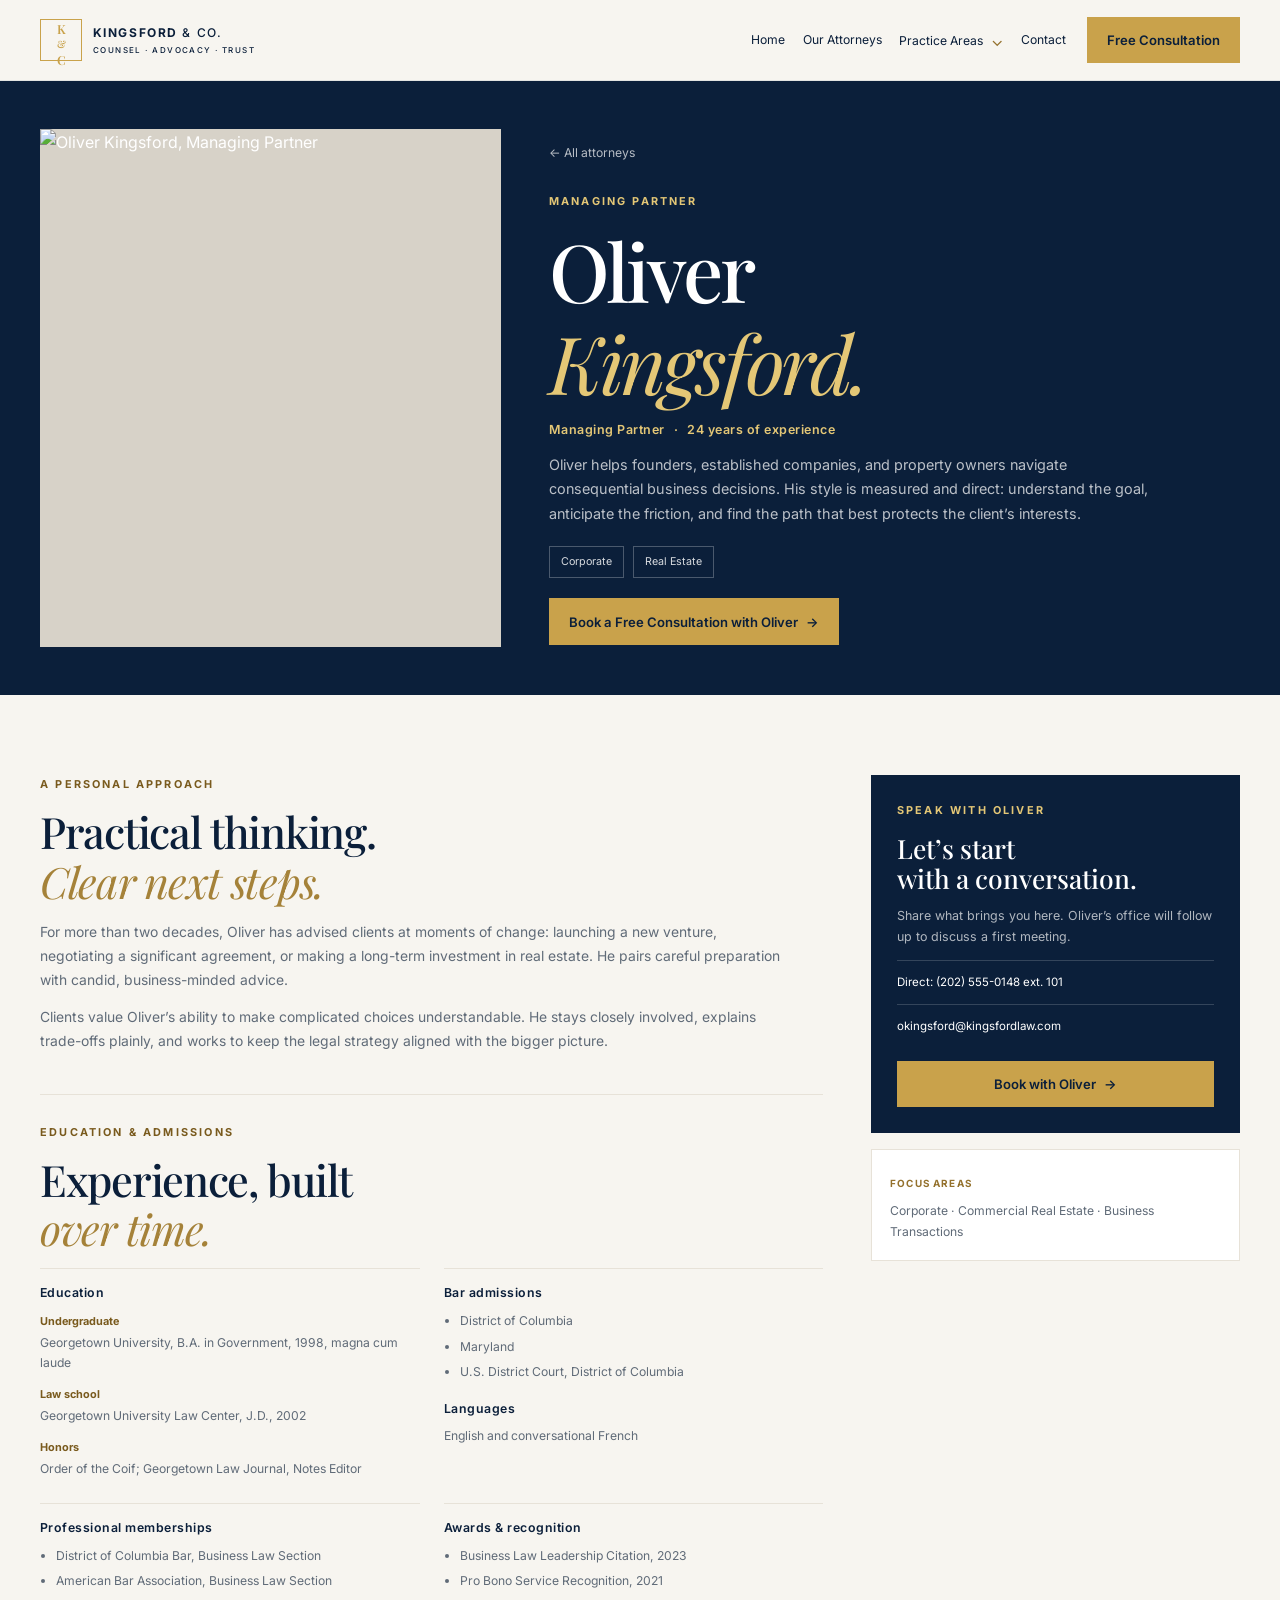
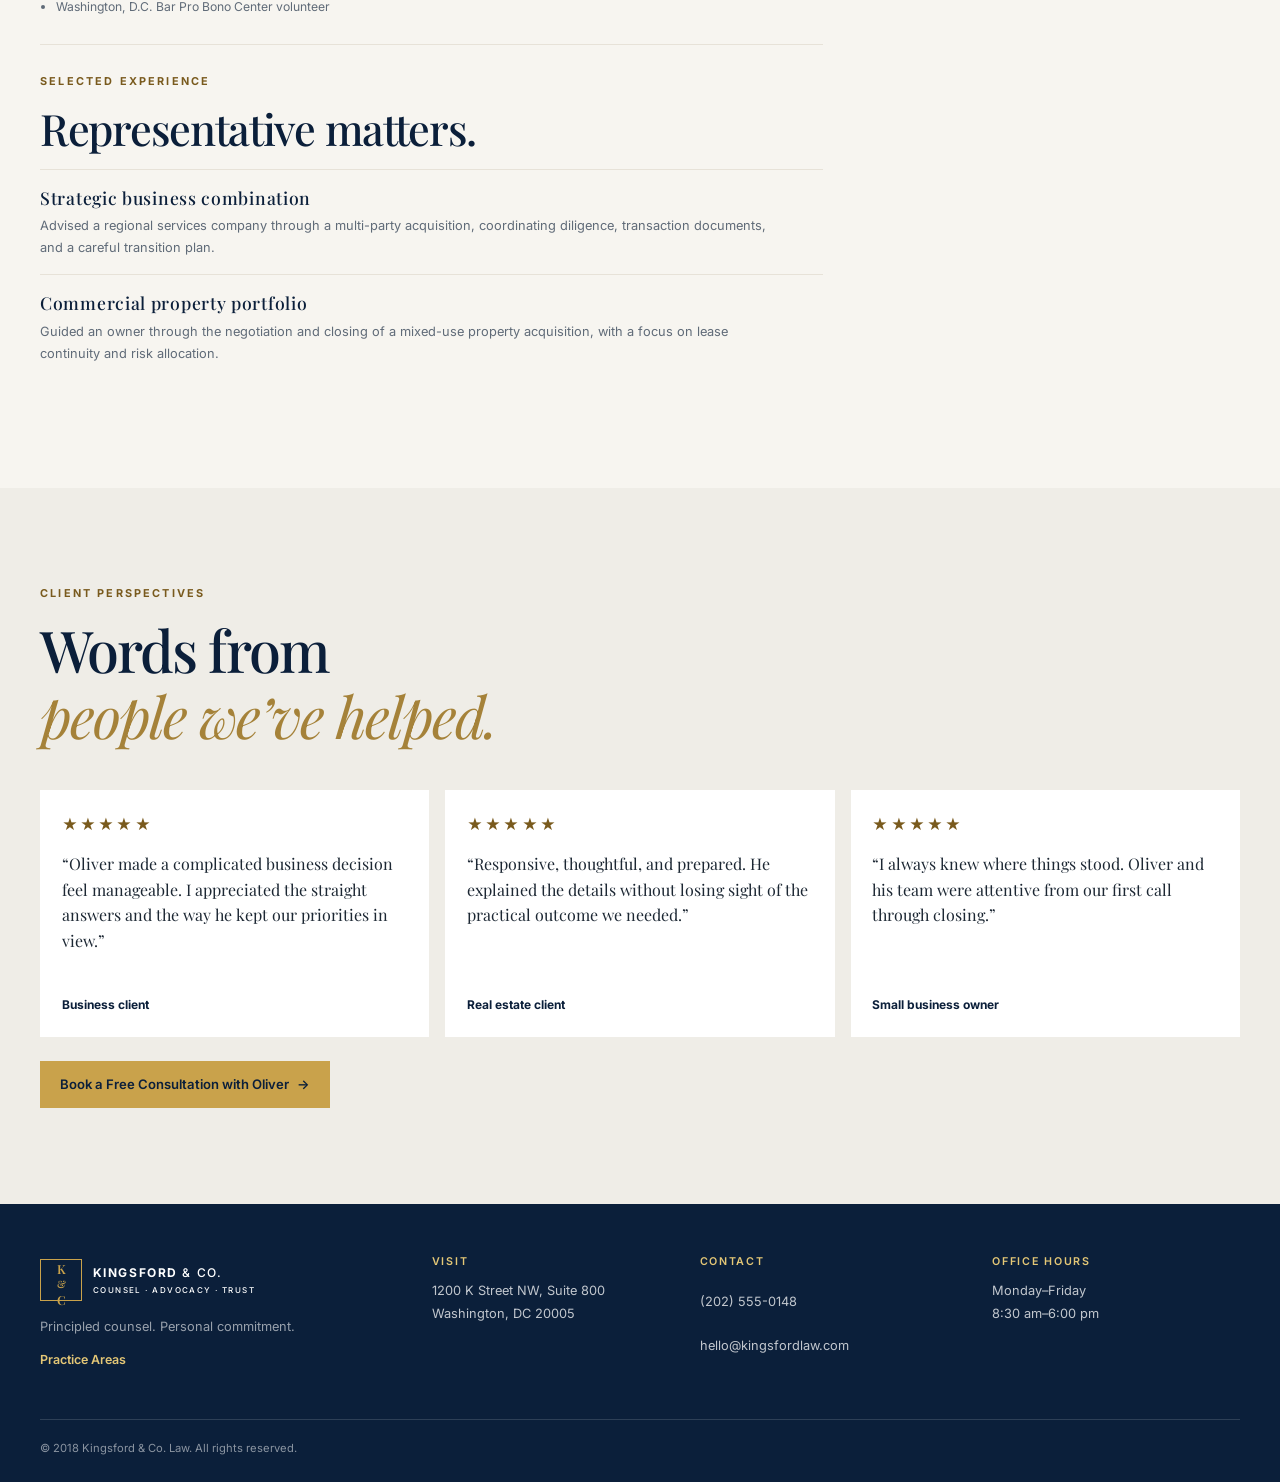
==== attorney-1.html @ d3a997e1 "Add dedicated practice areas page Co-authored-by: Copilot <223556219+Copilot@users.noreply.github.co" ====
<!doctype html>
<html lang="en">
<head>
  <meta charset="utf-8"><meta name="viewport" content="width=device-width, initial-scale=1"><meta name="theme-color" content="#0b1f3a">
  <meta name="description" content="Learn about Oliver Kingsford, Managing Partner at Kingsford & Co. Law.">
  <title>Oliver Kingsford | Kingsford &amp; Co. Law</title>
  <link rel="canonical" href="https://kingsford-co-law.vercel.app/attorney-1.html">
  <meta property="og:type" content="profile"><meta property="og:site_name" content="Kingsford &amp; Co. Law"><meta property="og:title" content="Oliver Kingsford | Kingsford &amp; Co. Law"><meta property="og:description" content="Meet Oliver Kingsford, Managing Partner at Kingsford &amp; Co. Law."><meta property="og:url" content="https://kingsford-co-law.vercel.app/attorney-1.html"><meta property="og:image" content="https://images.unsplash.com/photo-1560250097-0b93528c311a?auto=format&amp;fit=crop&amp;w=1100&amp;q=85"><meta property="og:image:alt" content="Portrait of Oliver Kingsford"><meta name="twitter:card" content="summary_large_image">
  <link rel="icon" href="assets/favicon.svg" type="image/svg+xml"><link rel="preconnect" href="https://fonts.googleapis.com"><link rel="preconnect" href="https://fonts.gstatic.com" crossorigin>
  <link href="https://fonts.googleapis.com/css2?family=Inter:wght@400;500;600;700&family=Playfair+Display:wght@400;500;600;700&display=swap" rel="stylesheet"><link rel="stylesheet" href="css/style.css">
</head>
<body>
  <a class="skip-link" href="#main">Skip to content</a>
  <header class="site-header"><div class="container header-inner">
    <a class="brand" href="index.html" aria-label="Kingsford & Co. Law home"><span class="brand-mark">K<span>&amp;</span>C</span><span class="brand-name">KINGSFORD <span>&amp; CO.</span><small>COUNSEL · ADVOCACY · TRUST</small></span></a>
    <button class="menu-toggle" type="button" aria-label="Open navigation menu" aria-expanded="false" aria-controls="primary-navigation"><span></span><span></span></button>
    <nav class="primary-navigation" id="primary-navigation" aria-label="Main navigation"><a href="index.html">Home</a><a href="attorneys.html">Our Attorneys</a><div class="nav-dropdown"><button class="nav-dropdown-toggle" type="button" aria-expanded="false" aria-controls="practice-area-menu">Practice Areas <span aria-hidden="true">⌄</span></button><div class="nav-dropdown-menu" id="practice-area-menu"><a href="practice-areas.html#corporate-law">Corporate Law</a><a href="practice-areas.html#family-law">Family Law</a><a href="practice-areas.html#criminal-defense">Criminal Defense</a><a href="practice-areas.html#real-estate-law">Real Estate</a><a href="practice-areas.html#immigration-law">Immigration</a><a href="practice-areas.html#personal-injury">Personal Injury</a></div></div><a href="contact.html">Contact</a><a class="button button-gold nav-cta" href="contact.html">Free Consultation</a></nav>
  </div></header>
  <main id="main">
    <section class="profile-hero"><div class="container profile-hero-grid">
      <div class="profile-portrait"><img src="https://images.unsplash.com/photo-1560250097-0b93528c311a?auto=format&amp;fit=crop&amp;w=1100&amp;q=85" alt="Oliver Kingsford, Managing Partner" fetchpriority="high"></div>
      <div class="profile-intro"><a class="back-link" href="attorneys.html">← All attorneys</a><p class="eyebrow">MANAGING PARTNER</p><h1>Oliver<br><em>Kingsford.</em></h1><p class="profile-role">Managing Partner <span>·</span> 24 years of experience</p><p class="profile-summary">Oliver helps founders, established companies, and property owners navigate consequential business decisions. His style is measured and direct: understand the goal, anticipate the friction, and find the path that best protects the client’s interests.</p><div class="profile-specialties"><span>Corporate</span><span>Real Estate</span></div><a class="button button-gold" href="contact.html?attorney=Oliver%20Kingsford#consultation-form">Book a Free Consultation with Oliver <span aria-hidden="true">→</span></a></div>
    </div></section>
    <section class="profile-content"><div class="container profile-layout">
      <div class="profile-main">
        <section class="profile-section"><p class="eyebrow">A PERSONAL APPROACH</p><h2>Practical thinking.<br><em>Clear next steps.</em></h2><p>For more than two decades, Oliver has advised clients at moments of change: launching a new venture, negotiating a significant agreement, or making a long-term investment in real estate. He pairs careful preparation with candid, business-minded advice.</p><p>Clients value Oliver’s ability to make complicated choices understandable. He stays closely involved, explains trade-offs plainly, and works to keep the legal strategy aligned with the bigger picture.</p></section>
        <section class="profile-section"><p class="eyebrow">EDUCATION &amp; ADMISSIONS</p><h2>Experience, built<br><em>over time.</em></h2><div class="credential-grid">
          <div class="credential"><h3>Education</h3><dl><dt>Undergraduate</dt><dd>Georgetown University, B.A. in Government, 1998, magna cum laude</dd><dt>Law school</dt><dd>Georgetown University Law Center, J.D., 2002</dd><dt>Honors</dt><dd>Order of the Coif; Georgetown Law Journal, Notes Editor</dd></dl></div>
          <div class="credential"><h3>Bar admissions</h3><ul><li>District of Columbia</li><li>Maryland</li><li>U.S. District Court, District of Columbia</li></ul><h3>Languages</h3><p>English and conversational French</p></div>
          <div class="credential"><h3>Professional memberships</h3><ul><li>District of Columbia Bar, Business Law Section</li><li>American Bar Association, Business Law Section</li><li>Washington, D.C. Bar Pro Bono Center volunteer</li></ul></div>
          <div class="credential"><h3>Awards &amp; recognition</h3><ul><li>Business Law Leadership Citation, 2023</li><li>Pro Bono Service Recognition, 2021</li></ul></div>
        </div></section>
        <section class="profile-section"><p class="eyebrow">SELECTED EXPERIENCE</p><h2>Representative matters.</h2><div class="matter-list"><article><h3>Strategic business combination</h3><p>Advised a regional services company through a multi-party acquisition, coordinating diligence, transaction documents, and a careful transition plan.</p></article><article><h3>Commercial property portfolio</h3><p>Guided an owner through the negotiation and closing of a mixed-use property acquisition, with a focus on lease continuity and risk allocation.</p></article></div></section>
      </div>
      <aside class="profile-aside"><div class="contact-card"><p class="eyebrow">SPEAK WITH OLIVER</p><h2>Let’s start<br>with a conversation.</h2><p>Share what brings you here. Oliver’s office will follow up to discuss a first meeting.</p><a class="contact-line" href="tel:+12025550148">Direct: (202) 555-0148 ext. 101</a><a class="contact-line" href="mailto:okingsford@kingsfordlaw.com">okingsford@kingsfordlaw.com</a><a class="button button-gold" href="contact.html?attorney=Oliver%20Kingsford#consultation-form">Book with Oliver <span aria-hidden="true">→</span></a></div><div class="aside-detail"><span>FOCUS AREAS</span><p>Corporate · Commercial Real Estate · Business Transactions</p></div></aside>
    </div></section>
    <section class="profile-reviews section-pad" aria-labelledby="oliver-reviews"><div class="container"><div class="section-heading"><p class="eyebrow">CLIENT PERSPECTIVES</p><h2 id="oliver-reviews">Words from<br><em>people we’ve helped.</em></h2></div><div class="profile-review-grid">
      <article class="profile-review"><span class="rating-stars" role="img" aria-label="5 out of 5 stars">★★★★★</span><blockquote>“Oliver made a complicated business decision feel manageable. I appreciated the straight answers and the way he kept our priorities in view.”</blockquote><p><strong>Business client</strong></p></article>
      <article class="profile-review"><span class="rating-stars" role="img" aria-label="5 out of 5 stars">★★★★★</span><blockquote>“Responsive, thoughtful, and prepared. He explained the details without losing sight of the practical outcome we needed.”</blockquote><p><strong>Real estate client</strong></p></article>
      <article class="profile-review"><span class="rating-stars" role="img" aria-label="5 out of 5 stars">★★★★★</span><blockquote>“I always knew where things stood. Oliver and his team were attentive from our first call through closing.”</blockquote><p><strong>Small business owner</strong></p></article>
    </div><a class="button button-gold profile-bottom-cta" href="contact.html?attorney=Oliver%20Kingsford#consultation-form">Book a Free Consultation with Oliver <span aria-hidden="true">→</span></a></div></section>
  </main>
  <footer class="site-footer"><div class="container footer-grid">
    <div class="footer-brand"><a class="brand brand-light" href="index.html"><span class="brand-mark">K<span>&amp;</span>C</span><span class="brand-name">KINGSFORD <span>&amp; CO.</span><small>COUNSEL · ADVOCACY · TRUST</small></span></a><p>Principled counsel. Personal commitment.</p><a class="footer-practice-link" href="practice-areas.html">Practice Areas</a></div>
    <div><h2>Visit</h2><p>1200 K Street NW, Suite 800<br>Washington, DC 20005</p></div><div><h2>Contact</h2><p><a href="tel:+12025550148">(202) 555-0148</a><br><a href="mailto:hello@kingsfordlaw.com">hello@kingsfordlaw.com</a></p></div><div><h2>Office hours</h2><p>Monday–Friday<br>8:30 am–6:00 pm</p></div>
  </div><div class="container footer-bottom"><span>© 2018 Kingsford &amp; Co. Law. All rights reserved.</span></div></footer>
  <a class="back-to-top" href="#main" aria-label="Back to top">↑</a><a class="mobile-call" href="tel:+12025550148" aria-label="Call Kingsford & Co. Law now">Call now <span aria-hidden="true">↗</span></a><script src="js/main.js" defer></script>
</body>
</html>
---- css/style.css ----
:root {
  color-scheme: light;
  --navy: #0b1f3a;
  --navy-light: #173353;
  --gold: #c9a24b;
  --gold-light: #e4c776;
  --paper: #f7f5f0;
  --white: #fff;
  --ink: #1c2733;
  --muted: #606b78;
  --line: #e7e2d8;
  --serif: "Playfair Display", Georgia, serif;
  --sans: "Inter", Arial, sans-serif;
}

* { box-sizing: border-box; }
html { scroll-behavior: smooth; scroll-padding-top: 5.5rem; }
body { margin: 0; color: var(--ink); background: var(--paper); font-family: var(--sans); font-size: 1rem; line-height: 1.7; -webkit-font-smoothing: antialiased; }
body, button, input, select, textarea { font-family: var(--sans); }
img { display: block; max-width: 100%; }
a { color: inherit; }
button, a { -webkit-tap-highlight-color: transparent; }
button { color: inherit; }
h1, h2, h3, p { margin-top: 0; }
h1, h2, h3 { font-family: var(--serif); font-weight: 500; line-height: 1.15; }
.container { width: min(100% - 2.5rem, 75rem); margin-inline: auto; }
.skip-link { position: absolute; z-index: 20; top: .5rem; left: .5rem; padding: .7rem 1rem; color: var(--white); background: var(--navy); transform: translateY(-150%); }
.skip-link:focus { transform: translateY(0); }
.site-header { position: sticky; z-index: 10; top: 0; background: rgb(247 245 240 / 96%); border-bottom: 1px solid rgb(11 31 58 / 8%); backdrop-filter: blur(14px); }
.header-inner { min-height: 5rem; display: flex; align-items: center; justify-content: space-between; gap: 1rem; }
.brand { display: inline-flex; align-items: center; gap: .7rem; color: var(--navy); text-decoration: none; }
.brand-mark { width: 2.6rem; height: 2.6rem; display: grid; place-items: center; border: 1px solid var(--gold); color: var(--gold); font: 600 .78rem var(--serif); letter-spacing: -.05em; }
.brand-mark span { margin-inline: .04rem; color: var(--gold); font-size: .64rem; }
.brand-name { font-size: .75rem; font-weight: 700; line-height: 1.25; letter-spacing: .13em; }
.brand-name > span { font-weight: 500; }
.brand-name small { display: block; margin-top: .3rem; font-size: .5rem; font-weight: 500; letter-spacing: .18em; }
.menu-toggle { width: 2.9rem; height: 2.9rem; display: grid; place-content: center; gap: .35rem; padding: .6rem; border: 1px solid var(--line); background: transparent; cursor: pointer; }
.menu-toggle span { width: 1.15rem; height: 1px; background: var(--navy); }
.primary-navigation { position: absolute; inset: 5rem 0 auto; display: none; padding: .75rem 1.25rem 1.25rem; background: var(--paper); border-bottom: 1px solid var(--line); }
.primary-navigation.is-open { display: grid; }
.primary-navigation > a:not(.button), .nav-dropdown-toggle { min-height: 2.9rem; display: flex; align-items: center; color: var(--navy); font-size: .88rem; text-decoration: none; }
.nav-dropdown { position: relative; }
.nav-dropdown-toggle { width: 100%; justify-content: space-between; gap: .5rem; padding: 0; border: 0; background: transparent; font-family: var(--sans); cursor: pointer; }
.nav-dropdown-toggle span { color: #94712d; font-size: 1rem; }
.nav-dropdown-menu { display: none; padding-left: .9rem; }
.nav-dropdown.is-open .nav-dropdown-menu { display: grid; }
.nav-dropdown-menu a { min-height: 2.9rem; display: flex; align-items: center; color: var(--navy); font-size: .82rem; text-decoration: none; }
.nav-dropdown-menu a:hover, .nav-dropdown-menu a:focus-visible { color: #795a1d; }
.primary-navigation > a[aria-current="page"] { color: #795a1d; }
.button { min-height: 2.9rem; display: inline-flex; align-items: center; justify-content: center; gap: .5rem; padding: .7rem 1.2rem; border: 1px solid transparent; font-size: .82rem; font-weight: 600; text-align: center; text-decoration: none; transition: background .2s ease, color .2s ease, transform .2s ease; }
.button:hover { transform: translateY(-2px); }
.button-gold { color: var(--navy); background: var(--gold); }
.button-gold:hover { background: var(--gold-light); }
.button-outline { border-color: rgb(255 255 255 / 55%); color: var(--white); }
.button-outline:hover { color: var(--navy); background: var(--white); }
.eyebrow { margin-bottom: .85rem; color: #795a1d; font-size: .68rem; font-weight: 700; letter-spacing: .2em; text-transform: uppercase; }
.section-pad { padding-block: 4.5rem; }
.section-heading { max-width: 39rem; margin-bottom: 2rem; }
.section-heading h2, .why-copy h2, .reviews-intro h2 { margin-bottom: .85rem; color: var(--navy); font-size: clamp(2.15rem, 8vw, 3.6rem); letter-spacing: -.035em; }
.section-heading h2 em, .why-copy h2 em, .reviews-intro h2 em { color: #a58239; font-weight: 400; }
.section-heading > p:not(.eyebrow) { max-width: 34rem; margin-bottom: 0; color: var(--muted); font-size: .95rem; }
.hero { position: relative; overflow: hidden; padding-block: 2.2rem 3.5rem; background: var(--navy); color: var(--white); }
.hero-grid { display: grid; gap: 2rem; }
.hero-copy { position: relative; z-index: 1; align-self: center; padding-block: 1.1rem; }
.hero-copy .eyebrow { color: var(--gold-light); }
.hero-copy h1 { margin-bottom: 1.25rem; font-size: clamp(2.8rem, 11vw, 5.4rem); letter-spacing: -.045em; }
.hero-copy h1 em { color: var(--gold-light); font-weight: 400; }
.hero-description { max-width: 28rem; margin-bottom: 1.5rem; color: rgb(255 255 255 / 73%); font-size: 1.02rem; }
.hero-actions { display: flex; flex-wrap: wrap; align-items: center; gap: 1rem 1.35rem; }
.text-link { min-height: 2.9rem; display: inline-flex; align-items: center; gap: .55rem; color: var(--navy); font-size: .83rem; font-weight: 600; text-decoration: none; }
.hero .text-link, .why-section .text-link { color: var(--white); }
.text-link span, .practice-card a span { color: #a58239; transition: transform .2s ease; }
.text-link:hover span, .practice-card a:hover span { transform: translateX(4px); }
.hero-trust { display: flex; align-items: center; gap: .8rem; margin-top: 2.3rem; color: rgb(255 255 255 / 55%); font-size: .68rem; letter-spacing: .04em; }
.trust-rule { width: 2.3rem; height: 1px; background: var(--gold); }
.hero-visual { position: relative; min-height: 15rem; overflow: hidden; background: #25415b; }
.hero-visual::after { position: absolute; inset: 45% 0 0; content: ""; background: linear-gradient(transparent, rgb(5 17 31 / 74%)); }
.hero-visual > img { width: 100%; height: 100%; min-height: 15rem; position: absolute; inset: 0; object-fit: cover; }
.hero-image-caption { position: absolute; z-index: 1; right: 1rem; bottom: 1rem; left: 1rem; display: flex; align-items: center; gap: .8rem; color: var(--white); font-size: .75rem; line-height: 1.45; }
.hero-image-caption strong { font-family: var(--serif); font-size: 1rem; font-weight: 500; }
.caption-mark { width: 2.6rem; height: 2.6rem; display: grid; place-items: center; border: 1px solid var(--gold-light); color: var(--gold-light); font-family: var(--serif); font-size: .75rem; }
.practice-section { background: var(--paper); }
.practice-grid { display: grid; grid-template-columns: 1fr; gap: 1px; border: 1px solid var(--line); background: var(--line); }
.practice-card { position: relative; min-height: 15rem; padding: 1.45rem; background: var(--white); transition: background .2s ease, transform .2s ease; }
.practice-card:hover { z-index: 1; background: #fdfcf9; transform: translateY(-2px); }
.practice-number { position: absolute; top: 1rem; right: 1.1rem; color: #706d68; font-size: .65rem; letter-spacing: .1em; }
.practice-icon { width: 2.45rem; height: 2.45rem; display: grid; place-items: center; margin-bottom: 1.2rem; border: 1px solid #e8dfca; color: #a58239; font-family: var(--serif); font-size: 1.25rem; }
.practice-card h3 { margin-bottom: .55rem; color: var(--navy); font-size: 1.3rem; }
.practice-card p { margin-bottom: 1.1rem; color: var(--muted); font-size: .8rem; line-height: 1.65; }
.practice-card a { min-height: 2.75rem; display: inline-flex; align-items: center; gap: .45rem; color: var(--navy); font-size: .71rem; font-weight: 700; text-decoration: none; }
.practice-detail-list { display: grid; gap: 1rem; margin-top: 2rem; }
.practice-detail { scroll-margin-top: 6rem; padding: 1.3rem; border: 1px solid var(--line); background: var(--white); }
.practice-detail h2 { margin-bottom: .65rem; color: var(--navy); font-size: clamp(1.45rem, 5vw, 2rem); }
.practice-detail-overview { max-width: 54rem; color: var(--muted); font-size: .88rem; }
.practice-detail-grid { display: grid; gap: .7rem 1.5rem; margin-bottom: 1rem; }
.practice-detail-grid h3, .practice-attorneys h3 { margin: .25rem 0 .45rem; color: var(--navy); font: 600 .75rem var(--sans); letter-spacing: .04em; }
.practice-detail-grid p, .practice-detail-grid li { color: var(--muted); font-size: .78rem; line-height: 1.65; }
.practice-detail-grid ul { margin: 0; padding-left: 1.1rem; }
.practice-detail-grid ol { margin: 0 0 1rem; padding-left: 1.2rem; }
.practice-detail-grid li + li { margin-top: .2rem; }
.practice-detail .button { min-height: 2.9rem; }
.practice-quicklinks { position: sticky; z-index: 8; top: 5rem; border-bottom: 1px solid var(--line); background: rgb(247 245 240 / 97%); backdrop-filter: blur(12px); }
.practice-quicklinks-inner { display: flex; gap: .5rem; overflow-x: auto; overscroll-behavior-inline: contain; scrollbar-width: thin; }
.practice-quicklinks a { min-height: 3.25rem; flex: 0 0 auto; display: inline-flex; align-items: center; padding-inline: .8rem; color: var(--navy); font-size: .73rem; font-weight: 600; text-decoration: none; white-space: nowrap; }
.practice-quicklinks a:hover, .practice-quicklinks a:focus-visible { color: #795a1d; }
.practice-attorneys { display: flex; flex-wrap: wrap; align-items: baseline; gap: .45rem .8rem; margin: 1rem 0; }
.practice-attorneys h3 { flex-basis: 100%; }
.practice-attorneys a, .footer-practice-link { min-height: 2.75rem; display: inline-flex; align-items: center; color: var(--navy); font-size: .78rem; font-weight: 600; text-decoration: underline; text-underline-offset: .2em; }
.footer-practice-link { color: var(--gold-light); }
.why-section { position: relative; overflow: hidden; color: var(--white); background: var(--navy); }
.why-grid { display: grid; gap: 2.5rem; }
.why-copy { max-width: 33rem; }
.why-copy .eyebrow, .reviews-intro .eyebrow { color: var(--gold-light); }
.why-copy h2 { color: var(--white); }
.why-copy h2 em, .reviews-intro h2 em { color: var(--gold-light); }
.why-copy > p:not(.eyebrow) { max-width: 30rem; margin-bottom: 1.5rem; color: rgb(255 255 255 / 68%); font-size: .9rem; }
.stats-grid { display: grid; grid-template-columns: repeat(2, minmax(0, 1fr)); gap: 1.5rem .85rem; align-content: center; }
.stat { min-height: 7rem; display: flex; flex-direction: column; justify-content: center; padding: .8rem; border-top: 1px solid rgb(255 255 255 / 21%); }
.stat strong { color: var(--gold-light); font: 500 clamp(2rem, 9vw, 3rem)/1 var(--serif); }
.stat strong span { font-size: .68em; }
.stat > span { max-width: 10rem; margin-top: .6rem; color: rgb(255 255 255 / 65%); font-size: .71rem; line-height: 1.45; }
.team-section { background: #efede7; }
.section-heading-row { display: flex; flex-direction: column; gap: .7rem; align-items: flex-start; justify-content: space-between; }
.team-grid { display: grid; grid-template-columns: 1fr; gap: 1.2rem; }
.attorney-card { min-width: 0; }
.attorney-photo { position: relative; display: block; overflow: hidden; aspect-ratio: 4 / 4.7; background: #d7d2c8; }
.attorney-photo img { width: 100%; height: 100%; object-fit: cover; transition: transform .45s ease; }
.attorney-photo:hover img { transform: scale(1.035); }
.photo-arrow { position: absolute; right: .8rem; bottom: .8rem; width: 2.5rem; height: 2.5rem; display: grid; place-items: center; color: var(--navy); background: var(--gold); }
.attorney-info { padding-top: 1.15rem; }
.attorney-info .eyebrow { margin-bottom: .4rem; font-size: .6rem; }
.attorney-info h3 { margin-bottom: .25rem; color: var(--navy); font-size: 1.4rem; }
.attorney-info h3 a { text-decoration: none; }
.attorney-info > p:last-child { margin-bottom: 0; color: var(--muted); font-size: .75rem; }
.reviews-section { color: var(--white); background: #173353; }
.reviews-grid { display: grid; gap: 2rem; }
.reviews-intro h2 { color: var(--white); }
.reviews-intro > p:not(.eyebrow) { max-width: 20rem; color: rgb(255 255 255 / 66%); font-size: .88rem; }
.review-controls { display: flex; gap: .65rem; margin-top: 1.3rem; }
.review-control { width: 2.9rem; height: 2.9rem; border: 1px solid rgb(255 255 255 / 45%); color: var(--white); background: transparent; font-size: 1.1rem; cursor: pointer; transition: background .2s ease, color .2s ease; }
.review-control:hover { color: var(--navy); background: var(--gold-light); }
.review-card { position: relative; padding: 1.4rem; border: 1px solid rgb(255 255 255 / 17%); background: rgb(255 255 255 / 4%); }
.review-stars { color: var(--gold-light); font-size: .95rem; letter-spacing: .2em; }
.review-card blockquote { min-height: 9rem; margin: 1.15rem 0 1.6rem; font: 400 clamp(1.2rem, 5vw, 1.75rem)/1.45 var(--serif); }
.review-byline { display: flex; align-items: center; gap: .75rem; }
.review-initials { width: 2.55rem; height: 2.55rem; display: grid; place-items: center; border: 1px solid var(--gold); color: var(--gold-light); font-size: .66rem; }
.review-byline strong, .review-byline small { display: block; }
.review-byline strong { font-size: .76rem; font-weight: 600; }
.review-byline small { color: rgb(255 255 255 / 55%); font-size: .65rem; }
.review-index { position: absolute; right: 1.3rem; bottom: 1.8rem; color: rgb(255 255 255 / 65%); font-size: .65rem; letter-spacing: .1em; }
.final-cta { position: relative; overflow: hidden; padding-block: 4.5rem; color: var(--white); background: #102945; }
.final-cta::before { position: absolute; inset: 0; content: ""; opacity: .14; background: radial-gradient(ellipse at 90% 50%, #c9a24b 0, transparent 35%); pointer-events: none; }
.final-cta-inner { position: relative; }
.final-cta .eyebrow { color: var(--gold-light); }
.final-cta h2 { margin-bottom: .85rem; font-size: clamp(2.4rem, 9vw, 4.4rem); letter-spacing: -.035em; }
.final-cta h2 em { color: var(--gold-light); font-weight: 400; }
.final-cta-inner > p:not(.eyebrow) { max-width: 34rem; margin-bottom: 1.4rem; color: rgb(255 255 255 / 70%); font-size: .9rem; }
.cta-seal { display: none; }
.mobile-call { position: fixed; z-index: 9; right: 1rem; bottom: 4.5rem; min-height: 2.9rem; display: inline-flex; align-items: center; gap: .45rem; padding: .65rem 1rem; color: var(--navy); background: var(--gold); box-shadow: 0 5px 20px rgb(11 31 58 / 20%); font-size: .76rem; font-weight: 700; text-decoration: none; }
.reveal { opacity: 1; transform: none; }
.js .reveal { opacity: 0; transform: translateY(14px); transition: opacity .65s ease, transform .65s ease; }
.js .reveal.is-visible { opacity: 1; }
.page-hero { position: relative; overflow: hidden; padding-block: 4rem 3.5rem; color: var(--white); background: var(--navy); }
.page-hero::after { position: absolute; inset: 0 0 0 40%; content: ""; opacity: .14; background: radial-gradient(ellipse at 75% 40%, var(--gold) 0, transparent 56%); pointer-events: none; }
.page-hero-inner { position: relative; z-index: 1; }
.page-hero .eyebrow { color: var(--gold-light); }
.page-hero h1 { margin-bottom: 1rem; font-size: clamp(2.8rem, 11vw, 5rem); letter-spacing: -.04em; }
.page-hero h1 em { color: var(--gold-light); font-weight: 400; }
.page-hero-inner > p:last-child { max-width: 35rem; margin-bottom: 0; color: rgb(255 255 255 / 68%); }
.directory-section { background: var(--paper); }
.directory-grid { display: grid; grid-template-columns: 1fr; gap: 1.25rem; }
.directory-card { min-width: 0; background: var(--white); }
.directory-photo { position: relative; display: block; overflow: hidden; aspect-ratio: 4 / 4.65; background: #d7d2c8; }
.directory-photo img { width: 100%; height: 100%; object-fit: cover; transition: transform .45s ease; }
.directory-photo:hover img { transform: scale(1.035); }
.directory-info { padding: 1.25rem; }
.directory-info .eyebrow { margin-bottom: .35rem; font-size: .6rem; }
.directory-info h3 { margin-bottom: .25rem; color: var(--navy); font-size: 1.55rem; }
.directory-info h3 a { text-decoration: none; }
.directory-info > p:nth-of-type(2) { margin-bottom: .6rem; color: #94712d; font-size: .72rem; font-weight: 600; }
.directory-info > p:nth-of-type(3) { min-height: 3.2rem; margin-bottom: .7rem; color: var(--muted); font-size: .8rem; }
.directory-info .text-link { color: var(--navy); }
.directory-cta { padding-block: 3.2rem; color: var(--white); background: #173353; }
.directory-cta-inner { display: flex; flex-direction: column; align-items: flex-start; gap: 1.5rem; }
.directory-cta .eyebrow { color: var(--gold-light); }
.directory-cta h2 { margin-bottom: 0; font-size: clamp(2rem, 8vw, 3rem); }
.directory-cta h2 em { color: var(--gold-light); font-weight: 400; }
.profile-hero { padding-block: 2rem 3rem; color: var(--white); background: var(--navy); }
.profile-hero-grid { display: grid; gap: 1.8rem; }
.profile-portrait { position: relative; overflow: hidden; aspect-ratio: 4 / 4.3; background: #d7d2c8; }
.profile-portrait img { width: 100%; height: 100%; position: absolute; inset: 0; object-fit: cover; }
.profile-portrait > span { position: absolute; right: 0; bottom: 0; left: 0; padding: .65rem .8rem; color: rgb(255 255 255 / 78%); background: rgb(11 31 58 / 72%); font-size: .62rem; }
.profile-intro { align-self: center; }
.back-link { min-height: 2.8rem; display: inline-flex; align-items: center; margin-bottom: 1rem; color: rgb(255 255 255 / 70%); font-size: .76rem; text-decoration: none; }
.profile-intro .eyebrow { color: var(--gold-light); }
.profile-intro h1 { margin-bottom: .65rem; font-size: clamp(2.8rem, 11vw, 5rem); letter-spacing: -.04em; }
.profile-intro h1 em { color: var(--gold-light); font-weight: 400; }
.profile-role { margin-bottom: .8rem; color: var(--gold-light); font-size: .78rem; font-weight: 600; letter-spacing: .04em; }
.profile-role span { margin-inline: .35rem; }
.profile-summary { max-width: 38rem; margin-bottom: 1.25rem; color: rgb(255 255 255 / 72%); font-size: .9rem; }
.profile-specialties { display: flex; flex-wrap: wrap; gap: .55rem; margin-bottom: 1.3rem; }
.profile-specialties span { padding: .35rem .7rem; border: 1px solid rgb(255 255 255 / 26%); color: rgb(255 255 255 / 84%); font-size: .67rem; }
.profile-intro > .button { max-width: 100%; }
.profile-content { padding-block: 3.5rem; background: var(--paper); }
.profile-layout { display: grid; gap: 2rem; }
.profile-main { min-width: 0; }
.profile-section { padding-block: 1.7rem; border-bottom: 1px solid var(--line); }
.profile-section:first-child { padding-top: 0; }
.profile-section:last-child { border-bottom: 0; }
.profile-section h2 { margin-bottom: .9rem; color: var(--navy); font-size: clamp(1.75rem, 7vw, 2.7rem); letter-spacing: -.03em; }
.profile-section h2 em { color: #a58239; font-weight: 400; }
.profile-section > p:not(.eyebrow) { max-width: 47rem; color: var(--muted); font-size: .87rem; }
.credential-grid { display: grid; grid-template-columns: 1fr; gap: 1.25rem; }
.credential { padding-top: 1rem; border-top: 1px solid var(--line); }
.credential h3, .matter-list h3 { margin-bottom: .65rem; color: var(--navy); font: 600 .77rem var(--sans); letter-spacing: .04em; }
.credential h3:not(:first-child) { margin-top: 1.15rem; }
.credential dl { margin: 0; }
.credential dt { margin-top: .75rem; color: #795a1d; font-size: .68rem; font-weight: 700; }
.credential dd, .credential li, .credential > p { color: var(--muted); font-size: .76rem; line-height: 1.65; }
.credential dd { margin: .15rem 0 0; }
.credential ul { margin: 0; padding-left: 1rem; }
.credential li + li { margin-top: .35rem; }
.matter-list article { padding: 1rem 0; border-top: 1px solid var(--line); }
.matter-list h3 { margin-bottom: .4rem; font-family: var(--serif); font-size: 1.1rem; font-weight: 500; }
.matter-list p { max-width: 46rem; margin-bottom: 0; color: var(--muted); font-size: .8rem; }
.profile-aside { align-self: start; }
.contact-card { padding: 1.4rem; color: var(--white); background: var(--navy); }
.contact-card .eyebrow { color: var(--gold-light); }
.contact-card h2 { margin-bottom: .7rem; font-size: 1.65rem; }
.contact-card > p:not(.eyebrow) { color: rgb(255 255 255 / 68%); font-size: .78rem; }
.contact-line { min-height: 2.75rem; display: flex; align-items: center; border-top: 1px solid rgb(255 255 255 / 17%); color: var(--white); font-size: .72rem; overflow-wrap: anywhere; text-decoration: none; }
.contact-card .button { width: 100%; margin-top: .8rem; }
.aside-detail { margin-top: 1rem; padding: 1.1rem; border: 1px solid var(--line); background: var(--white); }
.aside-detail span { color: #94712d; font-size: .62rem; font-weight: 700; letter-spacing: .12em; }
.aside-detail p { margin: .4rem 0 0; color: var(--muted); font-size: .76rem; }
.profile-reviews { background: #efede7; }
.profile-review-grid { display: grid; grid-template-columns: 1fr; gap: .9rem; }
.profile-review { padding: 1.2rem; background: var(--white); }
.rating-stars { display: inline-block; color: #795a1d; font-size: .95rem; letter-spacing: .15em; }
.profile-review blockquote { min-height: 8rem; margin: .8rem 0 1rem; color: var(--ink); font: 400 1rem/1.6 var(--serif); }
.profile-review > p { margin-bottom: 0; }
.profile-review > p strong, .profile-review > p span { display: block; }
.profile-review > p strong { color: var(--navy); font-size: .75rem; }
.profile-review > p span { color: var(--muted); font-size: .65rem; }
.profile-bottom-cta { margin-top: 1.5rem; }
.consultation-section { background: #efede7; }
.consultation-layout { display: grid; gap: 2rem; }
.consultation-intro { max-width: 32rem; }
.consultation-intro h2 { margin-bottom: .85rem; color: var(--navy); font-size: clamp(2.2rem, 8vw, 3.5rem); letter-spacing: -.035em; }
.consultation-intro h2 em { color: #a58239; font-weight: 400; }
.consultation-intro > p:not(.eyebrow) { color: var(--muted); font-size: .88rem; }
.consultation-intro > p a { color: var(--navy); font-weight: 600; }
.consultation-promise { display: flex; gap: .75rem; margin-top: 1.35rem; padding: 1rem; border-left: 2px solid var(--gold); background: rgb(255 255 255 / 62%); }
.consultation-promise > span { color: #a58239; }
.consultation-promise p { margin: 0; color: var(--muted); font-size: .72rem; line-height: 1.6; }
.consultation-promise strong { color: var(--navy); }
.office-detail { margin-top: 1.6rem; }
.office-detail .eyebrow { margin-bottom: .35rem; font-size: .61rem; }
.office-detail p { margin-bottom: .35rem; color: var(--muted); font-size: .76rem; }
.consultation-form { min-width: 0; padding: 1.2rem; background: var(--white); box-shadow: 0 12px 35px rgb(11 31 58 / 5%); }
.form-grid { display: grid; grid-template-columns: 1fr; gap: .9rem; }
.form-field { min-width: 0; }
.form-field label { display: block; margin-bottom: .35rem; color: var(--navy); font-size: .72rem; font-weight: 600; }
.form-field label > span:first-child { color: #a14c3e; }
.optional-label { margin-left: .35rem; color: var(--muted); font-size: .62rem; font-weight: 400; }
.form-field label > span.optional-label { color: var(--muted); }
.form-field input, .form-field select, .form-field textarea { width: 100%; min-height: 2.9rem; padding: .7rem .75rem; border: 1px solid #d9d5cd; border-radius: 0; color: var(--ink); background: #fff; font: 400 .8rem/1.5 var(--sans); }
.form-field textarea { min-height: 7rem; resize: vertical; }
.form-field input:focus, .form-field select:focus, .form-field textarea:focus { border-color: #94712d; outline: 2px solid rgb(201 162 75 / 26%); outline-offset: 1px; }
.form-field [aria-invalid="true"] { border-color: #a64c3c; }
.field-error { display: block; margin-top: .25rem; color: #a13e31; font-size: .68rem; line-height: 1.4; }
.field-error:empty { display: none; }
.form-submit { width: 100%; margin-top: 1rem; cursor: pointer; }
.form-submit:disabled { opacity: .7; cursor: wait; }
.form-status { margin: .8rem 0 0; padding: .7rem; font-size: .76rem; }
.form-status:empty { display: none; }
.form-status.is-demo { color: #614d22; background: #f7f0dc; }
.form-status.is-success { color: #1d603d; background: #e7f2eb; }
.form-status.is-error { color: #8b3025; background: #f8e9e6; }
.form-privacy { margin: .75rem 0 0; color: var(--muted); font-size: .64rem; line-height: 1.55; }
.site-footer { padding: 3.2rem 0 1.5rem; color: rgb(255 255 255 / 75%); background: var(--navy); }
.footer-grid { display: grid; grid-template-columns: repeat(2, minmax(0, 1fr)); gap: 2rem 1.25rem; padding-bottom: 2.3rem; }
.footer-grid h2 { margin-bottom: .7rem; color: var(--gold-light); font: 600 .67rem var(--sans); letter-spacing: .16em; text-transform: uppercase; }
.footer-grid p { margin-bottom: 0; overflow-wrap: anywhere; font-size: .8rem; line-height: 1.8; }
.footer-grid a { text-decoration: none; }
.footer-grid p a { min-height: 2.75rem; display: inline-flex; align-items: center; }
.footer-brand { grid-column: 1 / -1; }
.brand-light { color: var(--white); }
.footer-brand > p { margin-top: .9rem; color: rgb(255 255 255 / 58%); }
.footer-bottom { display: flex; flex-direction: column; gap: .8rem; padding-top: 1.2rem; border-top: 1px solid rgb(255 255 255 / 14%); color: rgb(255 255 255 / 52%); font-size: .7rem; }
.back-to-top { position: fixed; z-index: 8; right: 1rem; bottom: 1rem; width: 2.9rem; height: 2.9rem; display: grid; place-items: center; color: var(--navy); background: var(--gold); font-size: 1.2rem; text-decoration: none; opacity: 0; pointer-events: none; transition: opacity .2s ease; }
.back-to-top.is-visible { opacity: 1; pointer-events: auto; }
:focus-visible { outline: 3px solid var(--gold); outline-offset: 3px; }

@media (min-width: 48rem) {
  .container { width: min(100% - 4rem, 75rem); }
  .hero { padding-block: 3.2rem; }
  .hero-grid { grid-template-columns: 1fr .9fr; align-items: center; gap: 2.5rem; }
  .hero-copy { padding-block: 1.4rem; }
  .hero-visual, .hero-visual > img { min-height: 29rem; }
  .hero-image-caption { right: 1.4rem; bottom: 1.4rem; left: 1.4rem; }
  .section-pad { padding-block: 6rem; }
  .page-hero { padding-block: 5.5rem; }
  .directory-grid { grid-template-columns: repeat(3, minmax(0, 1fr)); gap: 1.35rem; }
  .directory-info { padding: 1.35rem; }
  .directory-cta { padding-block: 4rem; }
  .directory-cta-inner { flex-direction: row; align-items: center; justify-content: space-between; gap: 2rem; }
  .profile-hero { padding-block: 3rem; }
  .profile-hero-grid { grid-template-columns: .8fr 1.2fr; align-items: center; gap: 3rem; }
  .profile-portrait { aspect-ratio: 4 / 4.5; }
  .profile-content { padding-block: 5rem; }
  .profile-layout { grid-template-columns: minmax(0, 1.7fr) minmax(15rem, .8fr); gap: 3rem; }
  .credential-grid { grid-template-columns: repeat(2, minmax(0, 1fr)); gap: 1.5rem; }
  .contact-card { position: sticky; top: 6.5rem; padding: 1.6rem; }
  .profile-review-grid { grid-template-columns: repeat(3, minmax(0, 1fr)); gap: 1rem; }
  .profile-review { padding: 1.35rem; }
  .consultation-layout { grid-template-columns: minmax(13rem, .75fr) minmax(0, 1.25fr); align-items: start; gap: 3rem; }
  .consultation-form { padding: 1.6rem; }
  .form-grid { grid-template-columns: repeat(2, minmax(0, 1fr)); gap: 1rem; }
  .form-field-wide { grid-column: 1 / -1; }
  .form-submit { width: auto; min-width: 15rem; }
  .section-heading { margin-bottom: 2.6rem; }
  .practice-grid { grid-template-columns: repeat(3, minmax(0, 1fr)); }
  .practice-card { min-height: 17rem; padding: 1.65rem; }
  .practice-detail { padding: 1.8rem; }
  .practice-detail-grid { grid-template-columns: repeat(2, minmax(0, 1fr)); }
  .why-grid { grid-template-columns: 1fr 1fr; align-items: center; gap: 4rem; }
  .stats-grid { gap: 2rem 1.25rem; }
  .stat { min-height: 8rem; padding: 1rem; }
  .section-heading-row { flex-direction: row; align-items: flex-end; }
  .team-grid { grid-template-columns: repeat(3, minmax(0, 1fr)); gap: 1.5rem; }
  .reviews-grid { grid-template-columns: .8fr 1.2fr; align-items: center; gap: 4rem; }
  .review-card { padding: 2rem; }
  .review-card blockquote { min-height: 8rem; }
  .final-cta { padding-block: 6rem; }
  .cta-seal { position: absolute; top: 50%; right: 1rem; display: grid; place-content: center; width: 9rem; height: 9rem; border: 1px solid rgb(201 162 75 / 55%); border-radius: 50%; color: var(--gold-light); font: 500 1.1rem/1.1 var(--serif); text-align: center; transform: translateY(-50%); }
  .cta-seal small { margin-top: .45rem; font: 500 .48rem/1.7 var(--sans); letter-spacing: .14em; }
  .final-cta-inner > p:not(.eyebrow) { max-width: 31rem; }
  .mobile-call { display: none; }
  .footer-grid { grid-template-columns: 1.5fr 1fr 1.1fr 1fr; }
  .footer-brand { grid-column: auto; }
  .footer-bottom { flex-direction: row; align-items: center; justify-content: space-between; }
}

@media (min-width: 64rem) {
  .menu-toggle { display: none; }
  .primary-navigation { position: static; display: flex; align-items: center; gap: 1.1rem; padding: 0; border: 0; background: transparent; }
  .primary-navigation > a:not(.button), .nav-dropdown-toggle { min-height: 2.75rem; font-size: .76rem; }
  .nav-dropdown-toggle { width: auto; }
  .nav-dropdown-menu { position: absolute; z-index: 11; top: 100%; left: -.9rem; min-width: 13rem; padding: .45rem; border: 1px solid var(--line); background: var(--paper); box-shadow: 0 12px 28px rgb(11 31 58 / 12%); }
  .nav-dropdown:hover .nav-dropdown-menu, .nav-dropdown:focus-within .nav-dropdown-menu, .nav-dropdown.is-open .nav-dropdown-menu { display: grid; }
  .nav-dropdown-menu a { padding-inline: .75rem; font-size: .76rem; }
  .primary-navigation .nav-cta { margin-left: .2rem; }
  .hero { padding-block: 4.5rem; }
  .hero-grid { gap: 4rem; }
  .hero-visual, .hero-visual > img { min-height: 34rem; }
  .practice-card { min-height: 16rem; padding: 1.8rem; }
  .reviews-section { padding-block: 7rem; }
  .review-card { padding: 2.4rem; }
}

@media (prefers-reduced-motion: reduce) {
  *, *::before, *::after { scroll-behavior: auto !important; animation-duration: .01ms !important; animation-iteration-count: 1 !important; transition-duration: .01ms !important; }
  .reveal, .js .reveal { opacity: 1; transform: none; }
}
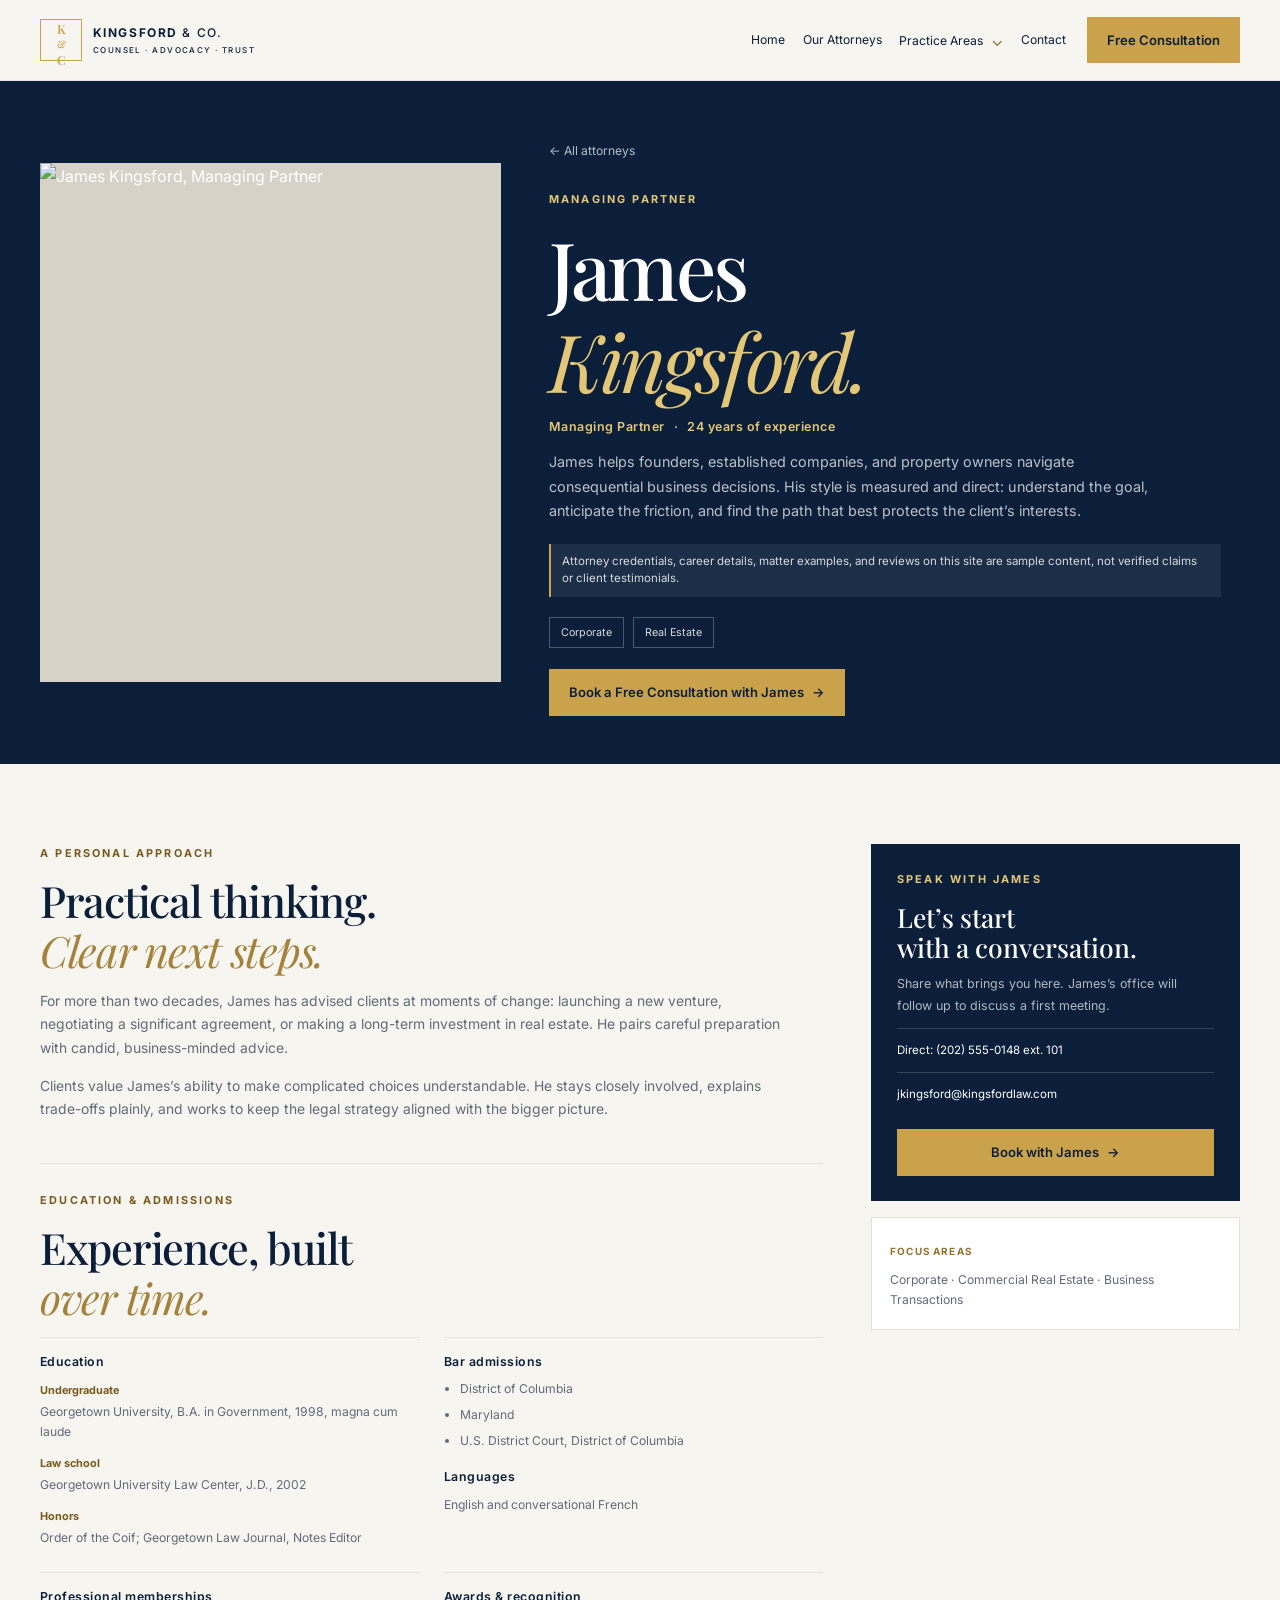
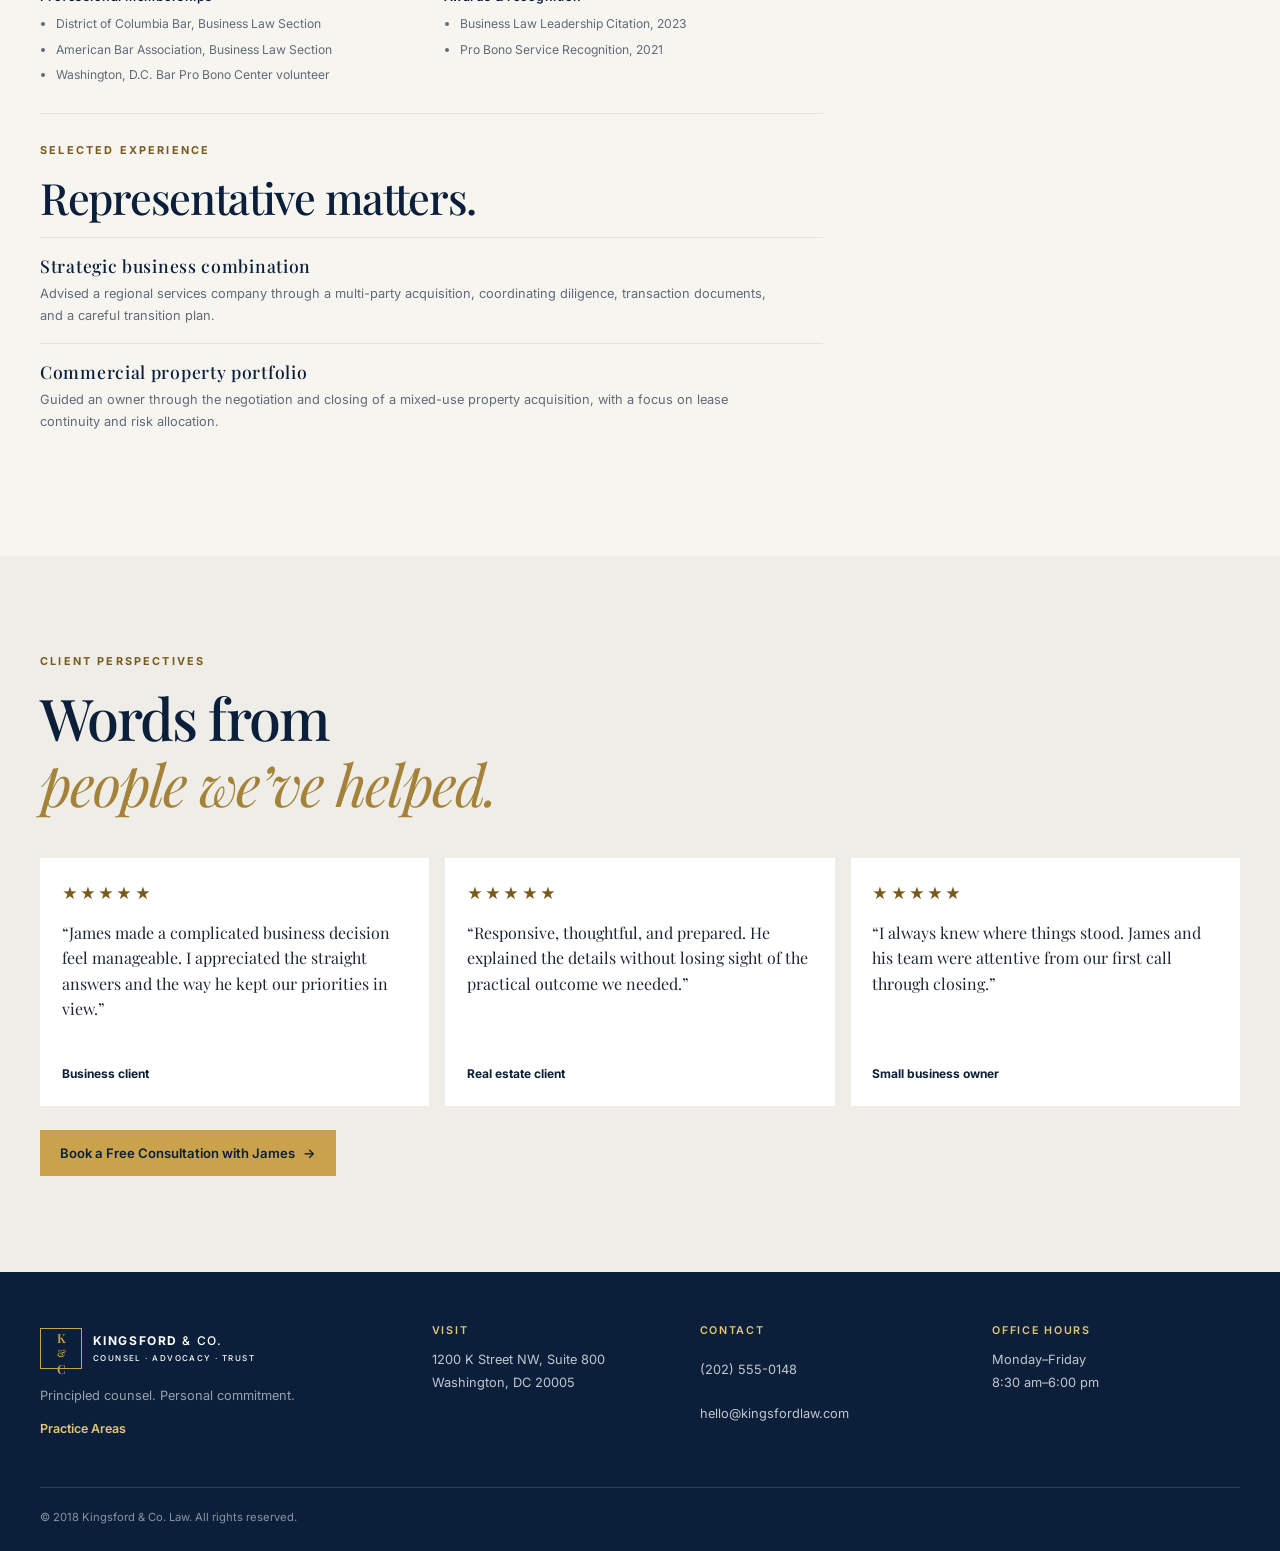
==== commit 8a61eaf4: "Add two attorneys and update roster Co-authored-by: Copilot <223556219+Copilot@users.noreply.github." ====
--- a/attorney-1.html
+++ b/attorney-1.html
@@ -2,10 +2,10 @@
 <html lang="en">
 <head>
   <meta charset="utf-8"><meta name="viewport" content="width=device-width, initial-scale=1"><meta name="theme-color" content="#0b1f3a">
-  <meta name="description" content="Learn about Oliver Kingsford, Managing Partner at Kingsford & Co. Law.">
-  <title>Oliver Kingsford | Kingsford &amp; Co. Law</title>
+  <meta name="description" content="Learn about James Kingsford, Managing Partner at Kingsford & Co. Law.">
+  <title>James Kingsford | Kingsford &amp; Co. Law</title>
   <link rel="canonical" href="https://kingsford-co-law.vercel.app/attorney-1.html">
-  <meta property="og:type" content="profile"><meta property="og:site_name" content="Kingsford &amp; Co. Law"><meta property="og:title" content="Oliver Kingsford | Kingsford &amp; Co. Law"><meta property="og:description" content="Meet Oliver Kingsford, Managing Partner at Kingsford &amp; Co. Law."><meta property="og:url" content="https://kingsford-co-law.vercel.app/attorney-1.html"><meta property="og:image" content="https://images.unsplash.com/photo-1560250097-0b93528c311a?auto=format&amp;fit=crop&amp;w=1100&amp;q=85"><meta property="og:image:alt" content="Portrait of Oliver Kingsford"><meta name="twitter:card" content="summary_large_image">
+  <meta property="og:type" content="profile"><meta property="og:site_name" content="Kingsford &amp; Co. Law"><meta property="og:title" content="James Kingsford | Kingsford &amp; Co. Law"><meta property="og:description" content="Meet James Kingsford, Managing Partner at Kingsford &amp; Co. Law."><meta property="og:url" content="https://kingsford-co-law.vercel.app/attorney-1.html"><meta property="og:image" content="https://images.unsplash.com/photo-1560250097-0b93528c311a?auto=format&amp;fit=crop&amp;w=1100&amp;q=85"><meta property="og:image:alt" content="Portrait of James Kingsford"><meta name="twitter:card" content="summary_large_image">
   <link rel="icon" href="assets/favicon.svg" type="image/svg+xml"><link rel="preconnect" href="https://fonts.googleapis.com"><link rel="preconnect" href="https://fonts.gstatic.com" crossorigin>
   <link href="https://fonts.googleapis.com/css2?family=Inter:wght@400;500;600;700&family=Playfair+Display:wght@400;500;600;700&display=swap" rel="stylesheet"><link rel="stylesheet" href="css/style.css">
 </head>
@@ -18,12 +18,12 @@
   </div></header>
   <main id="main">
     <section class="profile-hero"><div class="container profile-hero-grid">
-      <div class="profile-portrait"><img src="https://images.unsplash.com/photo-1560250097-0b93528c311a?auto=format&amp;fit=crop&amp;w=1100&amp;q=85" alt="Oliver Kingsford, Managing Partner" fetchpriority="high"></div>
-      <div class="profile-intro"><a class="back-link" href="attorneys.html">← All attorneys</a><p class="eyebrow">MANAGING PARTNER</p><h1>Oliver<br><em>Kingsford.</em></h1><p class="profile-role">Managing Partner <span>·</span> 24 years of experience</p><p class="profile-summary">Oliver helps founders, established companies, and property owners navigate consequential business decisions. His style is measured and direct: understand the goal, anticipate the friction, and find the path that best protects the client’s interests.</p><div class="profile-specialties"><span>Corporate</span><span>Real Estate</span></div><a class="button button-gold" href="contact.html?attorney=Oliver%20Kingsford#consultation-form">Book a Free Consultation with Oliver <span aria-hidden="true">→</span></a></div>
+      <div class="profile-portrait"><img src="https://images.unsplash.com/photo-1560250097-0b93528c311a?auto=format&amp;fit=crop&amp;w=1100&amp;q=85" alt="James Kingsford, Managing Partner" fetchpriority="high"></div>
+      <div class="profile-intro"><a class="back-link" href="attorneys.html">← All attorneys</a><p class="eyebrow">MANAGING PARTNER</p><h1>James<br><em>Kingsford.</em></h1><p class="profile-role">Managing Partner <span>·</span> 24 years of experience</p><p class="profile-summary">James helps founders, established companies, and property owners navigate consequential business decisions. His style is measured and direct: understand the goal, anticipate the friction, and find the path that best protects the client’s interests.</p><p class="profile-disclosure">Attorney credentials, career details, matter examples, and reviews on this site are sample content, not verified claims or client testimonials.</p><div class="profile-specialties"><span>Corporate</span><span>Real Estate</span></div><a class="button button-gold" href="contact.html?attorney=James%20Kingsford#consultation-form">Book a Free Consultation with James <span aria-hidden="true">→</span></a></div>
     </div></section>
     <section class="profile-content"><div class="container profile-layout">
       <div class="profile-main">
-        <section class="profile-section"><p class="eyebrow">A PERSONAL APPROACH</p><h2>Practical thinking.<br><em>Clear next steps.</em></h2><p>For more than two decades, Oliver has advised clients at moments of change: launching a new venture, negotiating a significant agreement, or making a long-term investment in real estate. He pairs careful preparation with candid, business-minded advice.</p><p>Clients value Oliver’s ability to make complicated choices understandable. He stays closely involved, explains trade-offs plainly, and works to keep the legal strategy aligned with the bigger picture.</p></section>
+        <section class="profile-section"><p class="eyebrow">A PERSONAL APPROACH</p><h2>Practical thinking.<br><em>Clear next steps.</em></h2><p>For more than two decades, James has advised clients at moments of change: launching a new venture, negotiating a significant agreement, or making a long-term investment in real estate. He pairs careful preparation with candid, business-minded advice.</p><p>Clients value James’s ability to make complicated choices understandable. He stays closely involved, explains trade-offs plainly, and works to keep the legal strategy aligned with the bigger picture.</p></section>
         <section class="profile-section"><p class="eyebrow">EDUCATION &amp; ADMISSIONS</p><h2>Experience, built<br><em>over time.</em></h2><div class="credential-grid">
           <div class="credential"><h3>Education</h3><dl><dt>Undergraduate</dt><dd>Georgetown University, B.A. in Government, 1998, magna cum laude</dd><dt>Law school</dt><dd>Georgetown University Law Center, J.D., 2002</dd><dt>Honors</dt><dd>Order of the Coif; Georgetown Law Journal, Notes Editor</dd></dl></div>
           <div class="credential"><h3>Bar admissions</h3><ul><li>District of Columbia</li><li>Maryland</li><li>U.S. District Court, District of Columbia</li></ul><h3>Languages</h3><p>English and conversational French</p></div>
@@ -32,13 +32,13 @@
         </div></section>
         <section class="profile-section"><p class="eyebrow">SELECTED EXPERIENCE</p><h2>Representative matters.</h2><div class="matter-list"><article><h3>Strategic business combination</h3><p>Advised a regional services company through a multi-party acquisition, coordinating diligence, transaction documents, and a careful transition plan.</p></article><article><h3>Commercial property portfolio</h3><p>Guided an owner through the negotiation and closing of a mixed-use property acquisition, with a focus on lease continuity and risk allocation.</p></article></div></section>
       </div>
-      <aside class="profile-aside"><div class="contact-card"><p class="eyebrow">SPEAK WITH OLIVER</p><h2>Let’s start<br>with a conversation.</h2><p>Share what brings you here. Oliver’s office will follow up to discuss a first meeting.</p><a class="contact-line" href="tel:+12025550148">Direct: (202) 555-0148 ext. 101</a><a class="contact-line" href="mailto:okingsford@kingsfordlaw.com">okingsford@kingsfordlaw.com</a><a class="button button-gold" href="contact.html?attorney=Oliver%20Kingsford#consultation-form">Book with Oliver <span aria-hidden="true">→</span></a></div><div class="aside-detail"><span>FOCUS AREAS</span><p>Corporate · Commercial Real Estate · Business Transactions</p></div></aside>
+      <aside class="profile-aside"><div class="contact-card"><p class="eyebrow">SPEAK WITH JAMES</p><h2>Let’s start<br>with a conversation.</h2><p>Share what brings you here. James’s office will follow up to discuss a first meeting.</p><a class="contact-line" href="tel:+12025550148">Direct: (202) 555-0148 ext. 101</a><a class="contact-line" href="mailto:jkingsford@kingsfordlaw.com">jkingsford@kingsfordlaw.com</a><a class="button button-gold" href="contact.html?attorney=James%20Kingsford#consultation-form">Book with James <span aria-hidden="true">→</span></a></div><div class="aside-detail"><span>FOCUS AREAS</span><p>Corporate · Commercial Real Estate · Business Transactions</p></div></aside>
     </div></section>
-    <section class="profile-reviews section-pad" aria-labelledby="oliver-reviews"><div class="container"><div class="section-heading"><p class="eyebrow">CLIENT PERSPECTIVES</p><h2 id="oliver-reviews">Words from<br><em>people we’ve helped.</em></h2></div><div class="profile-review-grid">
-      <article class="profile-review"><span class="rating-stars" role="img" aria-label="5 out of 5 stars">★★★★★</span><blockquote>“Oliver made a complicated business decision feel manageable. I appreciated the straight answers and the way he kept our priorities in view.”</blockquote><p><strong>Business client</strong></p></article>
+    <section class="profile-reviews section-pad" aria-labelledby="james-reviews"><div class="container"><div class="section-heading"><p class="eyebrow">CLIENT PERSPECTIVES</p><h2 id="james-reviews">Words from<br><em>people we’ve helped.</em></h2></div><div class="profile-review-grid">
+      <article class="profile-review"><span class="rating-stars" role="img" aria-label="5 out of 5 stars">★★★★★</span><blockquote>“James made a complicated business decision feel manageable. I appreciated the straight answers and the way he kept our priorities in view.”</blockquote><p><strong>Business client</strong></p></article>
       <article class="profile-review"><span class="rating-stars" role="img" aria-label="5 out of 5 stars">★★★★★</span><blockquote>“Responsive, thoughtful, and prepared. He explained the details without losing sight of the practical outcome we needed.”</blockquote><p><strong>Real estate client</strong></p></article>
-      <article class="profile-review"><span class="rating-stars" role="img" aria-label="5 out of 5 stars">★★★★★</span><blockquote>“I always knew where things stood. Oliver and his team were attentive from our first call through closing.”</blockquote><p><strong>Small business owner</strong></p></article>
-    </div><a class="button button-gold profile-bottom-cta" href="contact.html?attorney=Oliver%20Kingsford#consultation-form">Book a Free Consultation with Oliver <span aria-hidden="true">→</span></a></div></section>
+      <article class="profile-review"><span class="rating-stars" role="img" aria-label="5 out of 5 stars">★★★★★</span><blockquote>“I always knew where things stood. James and his team were attentive from our first call through closing.”</blockquote><p><strong>Small business owner</strong></p></article>
+    </div><a class="button button-gold profile-bottom-cta" href="contact.html?attorney=James%20Kingsford#consultation-form">Book a Free Consultation with James <span aria-hidden="true">→</span></a></div></section>
   </main>
   <footer class="site-footer"><div class="container footer-grid">
     <div class="footer-brand"><a class="brand brand-light" href="index.html"><span class="brand-mark">K<span>&amp;</span>C</span><span class="brand-name">KINGSFORD <span>&amp; CO.</span><small>COUNSEL · ADVOCACY · TRUST</small></span></a><p>Principled counsel. Personal commitment.</p><a class="footer-practice-link" href="practice-areas.html">Practice Areas</a></div>
--- a/css/style.css
+++ b/css/style.css
@@ -198,6 +198,8 @@
 .profile-role { margin-bottom: .8rem; color: var(--gold-light); font-size: .78rem; font-weight: 600; letter-spacing: .04em; }
 .profile-role span { margin-inline: .35rem; }
 .profile-summary { max-width: 38rem; margin-bottom: 1.25rem; color: rgb(255 255 255 / 72%); font-size: .9rem; }
+.profile-disclosure { max-width: 42rem; margin: 0 0 1.25rem; padding: .55rem .7rem; border-left: 2px solid var(--gold); background: rgb(255 255 255 / 7%); color: rgb(255 255 255 / 82%); font-size: .72rem; line-height: 1.55; }
+.section-heading .profile-disclosure { background: var(--white); color: #536171; }
 .profile-specialties { display: flex; flex-wrap: wrap; gap: .55rem; margin-bottom: 1.3rem; }
 .profile-specialties span { padding: .35rem .7rem; border: 1px solid rgb(255 255 255 / 26%); color: rgb(255 255 255 / 84%); font-size: .67rem; }
 .profile-intro > .button { max-width: 100%; }
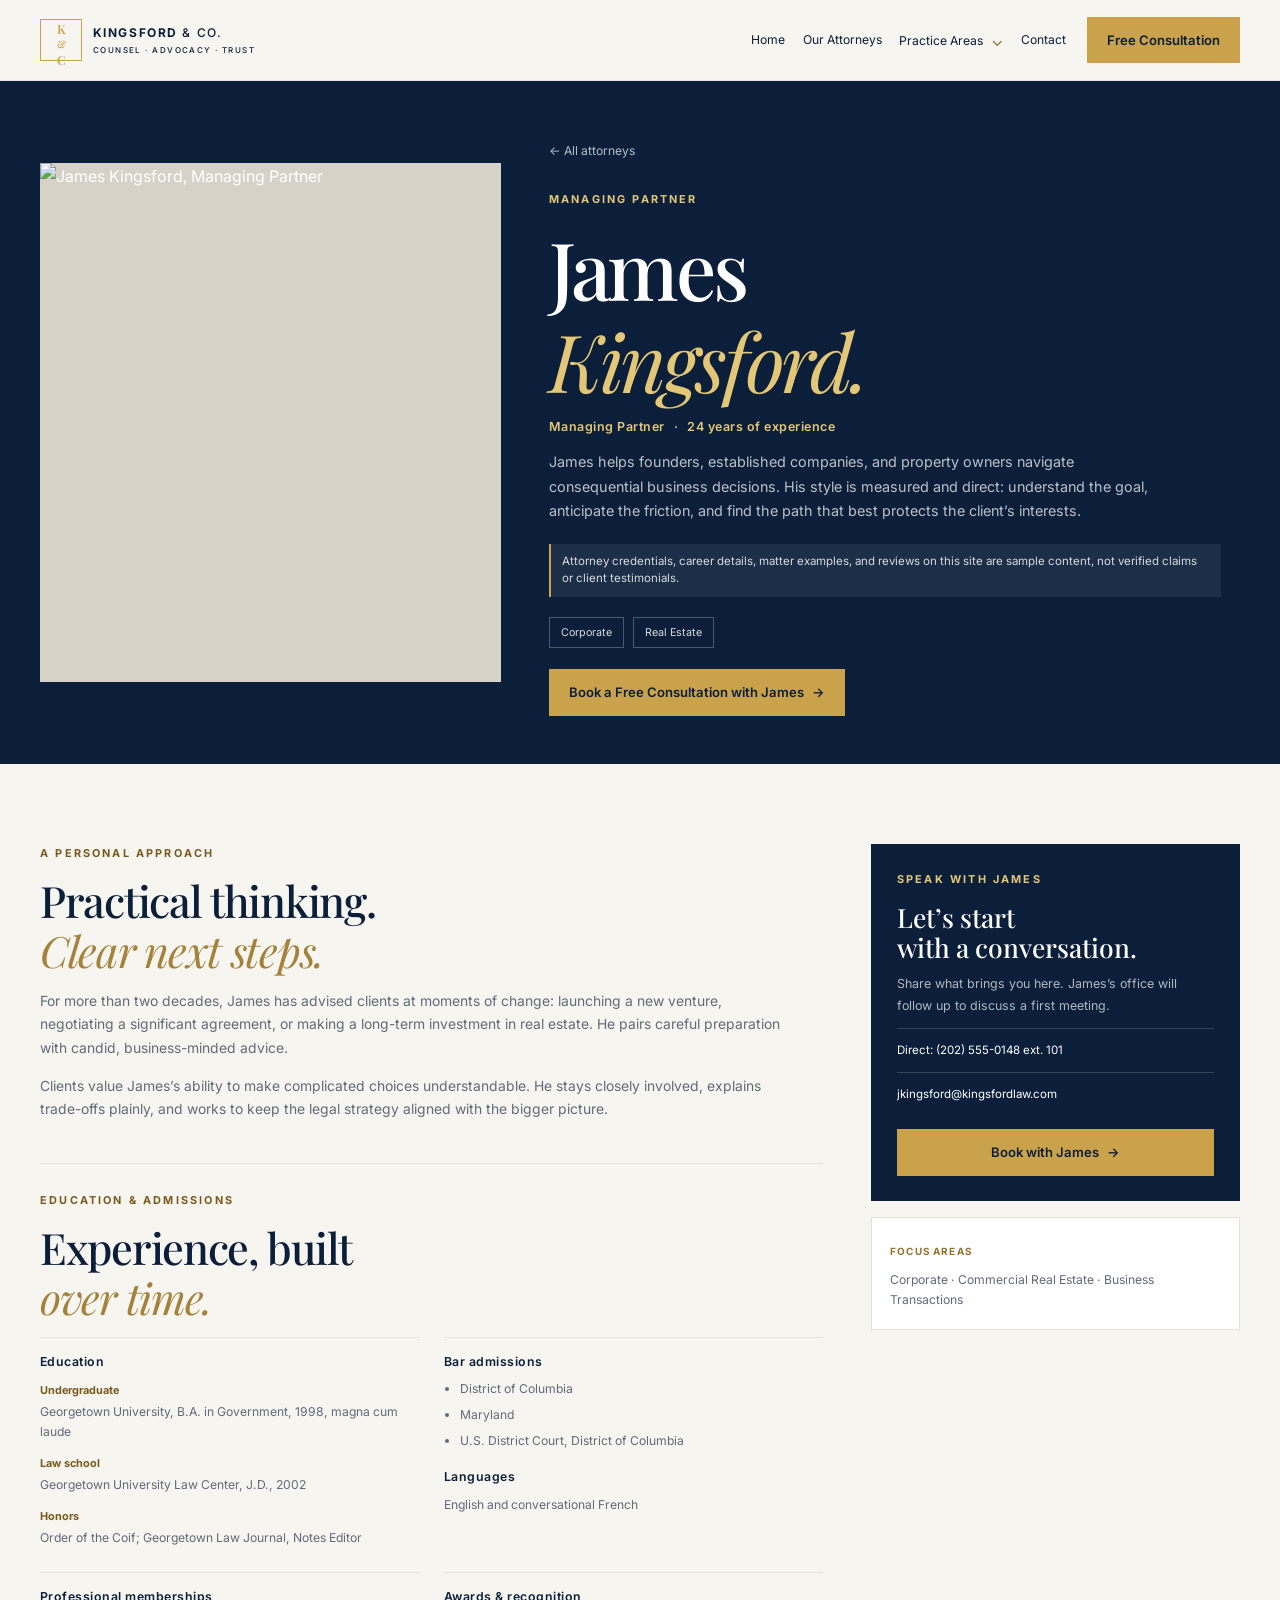
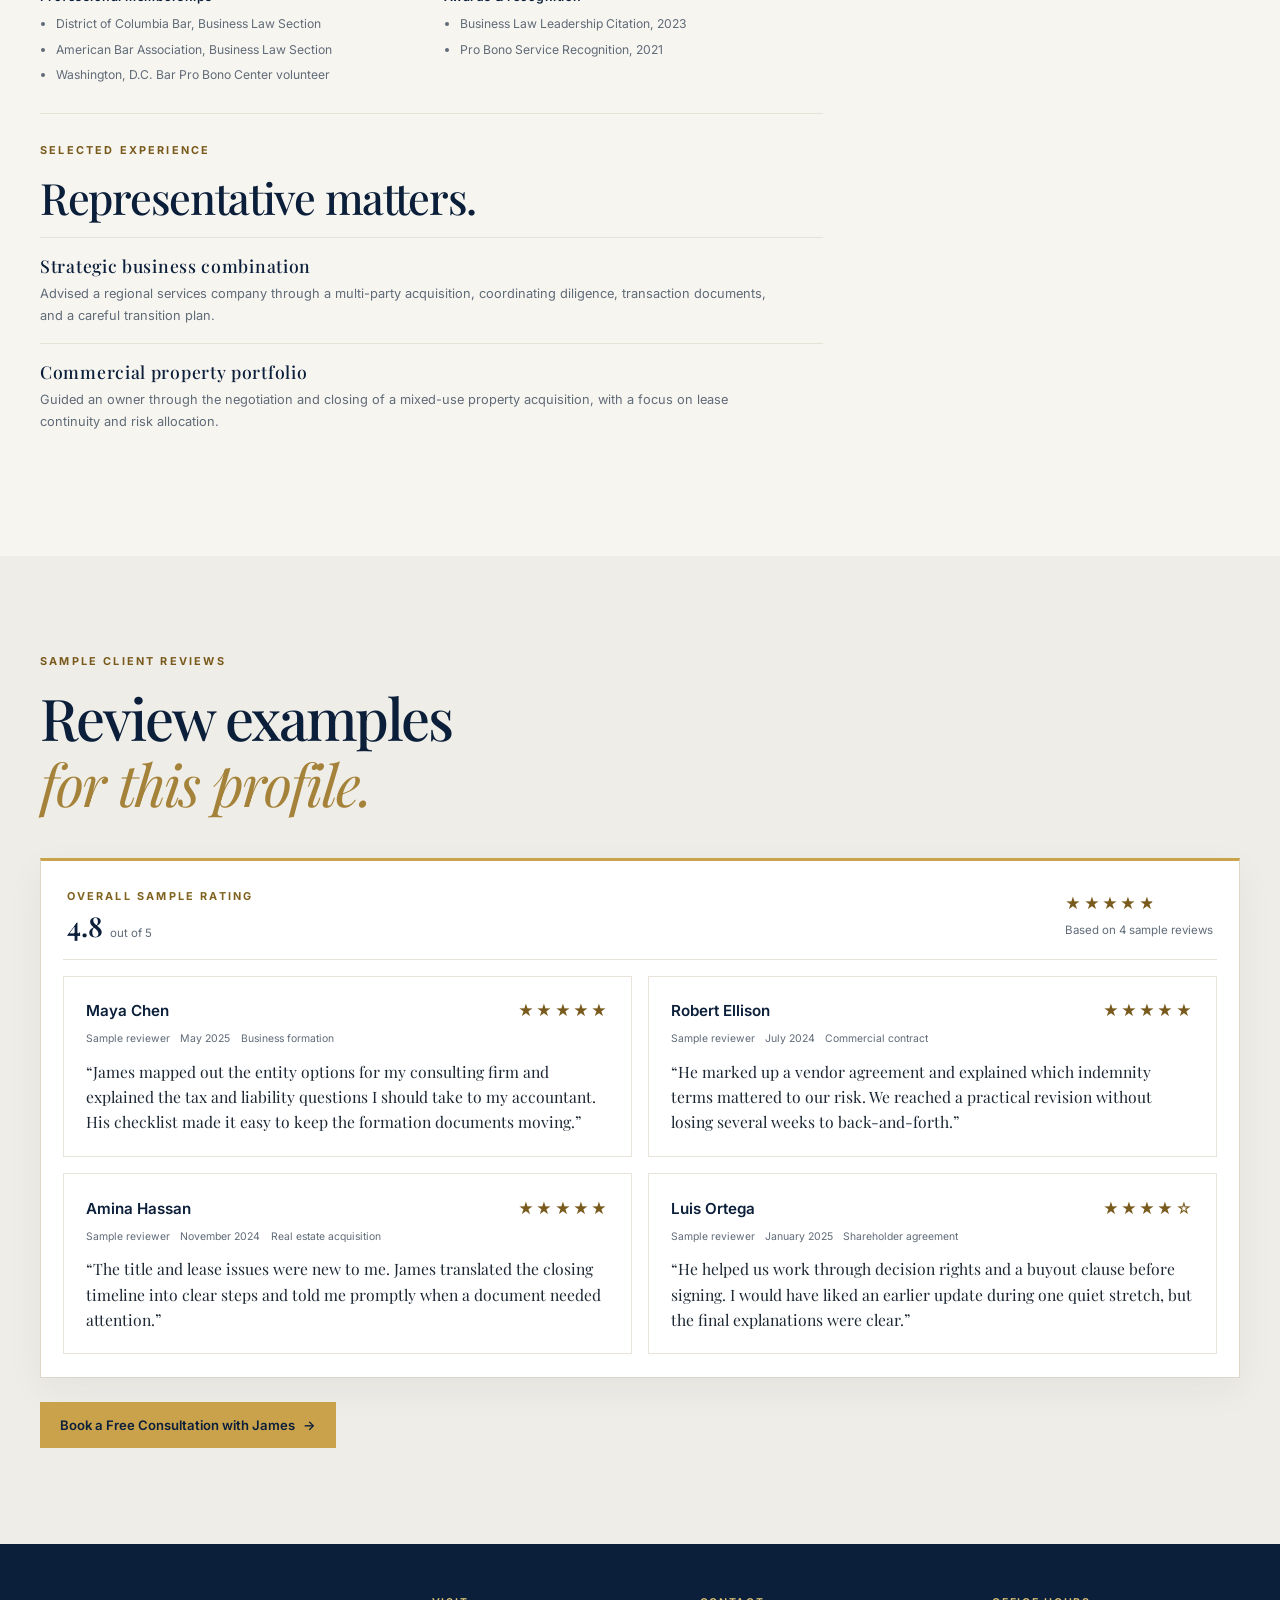
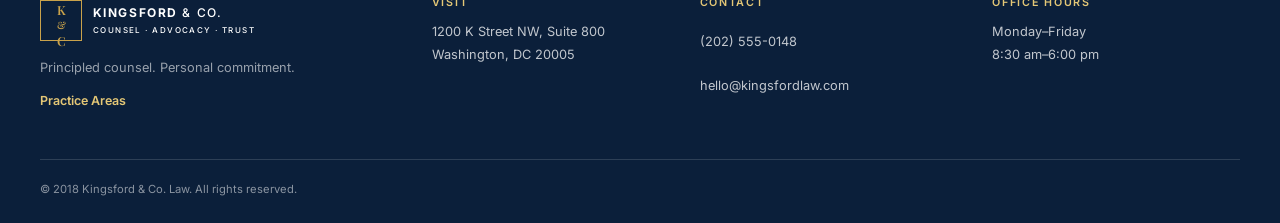
==== commit b74c9165: "Redesign attorney reviews and homepage carousel Co-authored-by: Copilot <223556219+Copilot@users.nor" ====
--- a/attorney-1.html
+++ b/attorney-1.html
@@ -34,10 +34,14 @@
       </div>
       <aside class="profile-aside"><div class="contact-card"><p class="eyebrow">SPEAK WITH JAMES</p><h2>Let’s start<br>with a conversation.</h2><p>Share what brings you here. James’s office will follow up to discuss a first meeting.</p><a class="contact-line" href="tel:+12025550148">Direct: (202) 555-0148 ext. 101</a><a class="contact-line" href="mailto:jkingsford@kingsfordlaw.com">jkingsford@kingsfordlaw.com</a><a class="button button-gold" href="contact.html?attorney=James%20Kingsford#consultation-form">Book with James <span aria-hidden="true">→</span></a></div><div class="aside-detail"><span>FOCUS AREAS</span><p>Corporate · Commercial Real Estate · Business Transactions</p></div></aside>
     </div></section>
-    <section class="profile-reviews section-pad" aria-labelledby="james-reviews"><div class="container"><div class="section-heading"><p class="eyebrow">CLIENT PERSPECTIVES</p><h2 id="james-reviews">Words from<br><em>people we’ve helped.</em></h2></div><div class="profile-review-grid">
-      <article class="profile-review"><span class="rating-stars" role="img" aria-label="5 out of 5 stars">★★★★★</span><blockquote>“James made a complicated business decision feel manageable. I appreciated the straight answers and the way he kept our priorities in view.”</blockquote><p><strong>Business client</strong></p></article>
-      <article class="profile-review"><span class="rating-stars" role="img" aria-label="5 out of 5 stars">★★★★★</span><blockquote>“Responsive, thoughtful, and prepared. He explained the details without losing sight of the practical outcome we needed.”</blockquote><p><strong>Real estate client</strong></p></article>
-      <article class="profile-review"><span class="rating-stars" role="img" aria-label="5 out of 5 stars">★★★★★</span><blockquote>“I always knew where things stood. James and his team were attentive from our first call through closing.”</blockquote><p><strong>Small business owner</strong></p></article>
+    <section class="profile-reviews section-pad" aria-labelledby="james-reviews"><div class="container"><div class="section-heading"><p class="eyebrow">SAMPLE CLIENT REVIEWS</p><h2 id="james-reviews">Review examples<br><em>for this profile.</em></h2></div><div class="profile-review-container" aria-label="Sample client review examples">
+      <div class="profile-review-summary"><div><p class="eyebrow">OVERALL SAMPLE RATING</p><strong class="review-average">4.8 <span>out of 5</span></strong></div><div><span class="rating-stars average-rating" role="img" aria-label="4.8 out of 5 stars">★★★★<span class="average-star-partial" aria-hidden="true">★</span></span><p class="review-count">Based on 4 sample reviews</p></div></div>
+      <div class="profile-review-grid">
+        <article class="profile-review"><div class="reviewer-heading"><h3>Maya Chen</h3><span class="rating-stars" role="img" aria-label="5 out of 5 stars">★★★★★</span></div><p class="review-meta"><span>Sample reviewer</span><time datetime="2025-05">May 2025</time><span>Business formation</span></p><blockquote>“James mapped out the entity options for my consulting firm and explained the tax and liability questions I should take to my accountant. His checklist made it easy to keep the formation documents moving.”</blockquote></article>
+        <article class="profile-review"><div class="reviewer-heading"><h3>Robert Ellison</h3><span class="rating-stars" role="img" aria-label="5 out of 5 stars">★★★★★</span></div><p class="review-meta"><span>Sample reviewer</span><time datetime="2024-07">July 2024</time><span>Commercial contract</span></p><blockquote>“He marked up a vendor agreement and explained which indemnity terms mattered to our risk. We reached a practical revision without losing several weeks to back-and-forth.”</blockquote></article>
+        <article class="profile-review"><div class="reviewer-heading"><h3>Amina Hassan</h3><span class="rating-stars" role="img" aria-label="5 out of 5 stars">★★★★★</span></div><p class="review-meta"><span>Sample reviewer</span><time datetime="2024-11">November 2024</time><span>Real estate acquisition</span></p><blockquote>“The title and lease issues were new to me. James translated the closing timeline into clear steps and told me promptly when a document needed attention.”</blockquote></article>
+        <article class="profile-review"><div class="reviewer-heading"><h3>Luis Ortega</h3><span class="rating-stars" role="img" aria-label="4 out of 5 stars">★★★★☆</span></div><p class="review-meta"><span>Sample reviewer</span><time datetime="2025-01">January 2025</time><span>Shareholder agreement</span></p><blockquote>“He helped us work through decision rights and a buyout clause before signing. I would have liked an earlier update during one quiet stretch, but the final explanations were clear.”</blockquote></article>
+      </div>
     </div><a class="button button-gold profile-bottom-cta" href="contact.html?attorney=James%20Kingsford#consultation-form">Book a Free Consultation with James <span aria-hidden="true">→</span></a></div></section>
   </main>
   <footer class="site-footer"><div class="container footer-grid">
--- a/css/style.css
+++ b/css/style.css
@@ -136,6 +136,7 @@
 .reviews-grid { display: grid; gap: 2rem; }
 .reviews-intro h2 { color: var(--white); }
 .reviews-intro > p:not(.eyebrow) { max-width: 20rem; color: rgb(255 255 255 / 66%); font-size: .88rem; }
+.reviews-intro > .review-disclosure { color: var(--gold-light); font-size: .72rem; }
 .review-controls { display: flex; gap: .65rem; margin-top: 1.3rem; }
 .review-control { width: 2.9rem; height: 2.9rem; border: 1px solid rgb(255 255 255 / 45%); color: var(--white); background: transparent; font-size: 1.1rem; cursor: pointer; transition: background .2s ease, color .2s ease; }
 .review-control:hover { color: var(--navy); background: var(--gold-light); }
@@ -236,10 +237,21 @@
 .aside-detail span { color: #94712d; font-size: .62rem; font-weight: 700; letter-spacing: .12em; }
 .aside-detail p { margin: .4rem 0 0; color: var(--muted); font-size: .76rem; }
 .profile-reviews { background: #efede7; }
+.profile-review-container { padding: 1rem; border: 1px solid #ddd7ca; border-top: 3px solid var(--gold); background: var(--white); box-shadow: 0 12px 35px rgb(11 31 58 / 5%); }
+.profile-review-summary { display: flex; flex-wrap: wrap; align-items: center; justify-content: space-between; gap: 1rem; margin-bottom: 1rem; padding: .2rem .2rem 1rem; border-bottom: 1px solid var(--line); }
+.profile-review-summary .eyebrow { margin-bottom: .3rem; color: #80621f; }
+.review-average { display: block; color: var(--navy); font: 600 1.7rem/1.2 var(--serif); }
+.review-average > span, .review-count { color: var(--muted); font: 400 .72rem/1.5 var(--sans); }
+.review-count { margin: .25rem 0 0; }
+.average-rating { white-space: nowrap; }
+.average-star-partial { background: linear-gradient(90deg, #795a1d 0 75%, #c9c4b8 75% 100%); background-clip: text; color: transparent; }
 .profile-review-grid { display: grid; grid-template-columns: 1fr; gap: .9rem; }
-.profile-review { padding: 1.2rem; background: var(--white); }
+.profile-review { padding: 1.1rem; border: 1px solid #e8e4dc; background: var(--white); }
 .rating-stars { display: inline-block; color: #795a1d; font-size: .95rem; letter-spacing: .15em; }
-.profile-review blockquote { min-height: 8rem; margin: .8rem 0 1rem; color: var(--ink); font: 400 1rem/1.6 var(--serif); }
+.reviewer-heading { display: flex; flex-wrap: wrap; align-items: center; justify-content: space-between; gap: .4rem; }
+.reviewer-heading h3 { margin: 0; color: var(--navy); font: 600 .95rem/1.3 var(--sans); }
+.review-meta { display: flex; flex-wrap: wrap; gap: .25rem .65rem; margin: .45rem 0 0; color: var(--muted); font-size: .66rem; line-height: 1.5; }
+.profile-review blockquote { margin: .75rem 0 0; color: var(--ink); font: 400 .98rem/1.6 var(--serif); }
 .profile-review > p { margin-bottom: 0; }
 .profile-review > p strong, .profile-review > p span { display: block; }
 .profile-review > p strong { color: var(--navy); font-size: .75rem; }
@@ -314,7 +326,8 @@
   .profile-layout { grid-template-columns: minmax(0, 1.7fr) minmax(15rem, .8fr); gap: 3rem; }
   .credential-grid { grid-template-columns: repeat(2, minmax(0, 1fr)); gap: 1.5rem; }
   .contact-card { position: sticky; top: 6.5rem; padding: 1.6rem; }
-  .profile-review-grid { grid-template-columns: repeat(3, minmax(0, 1fr)); gap: 1rem; }
+  .profile-review-container { padding: 1.4rem; }
+  .profile-review-grid { grid-template-columns: repeat(2, minmax(0, 1fr)); gap: 1rem; }
   .profile-review { padding: 1.35rem; }
   .consultation-layout { grid-template-columns: minmax(13rem, .75fr) minmax(0, 1.25fr); align-items: start; gap: 3rem; }
   .consultation-form { padding: 1.6rem; }
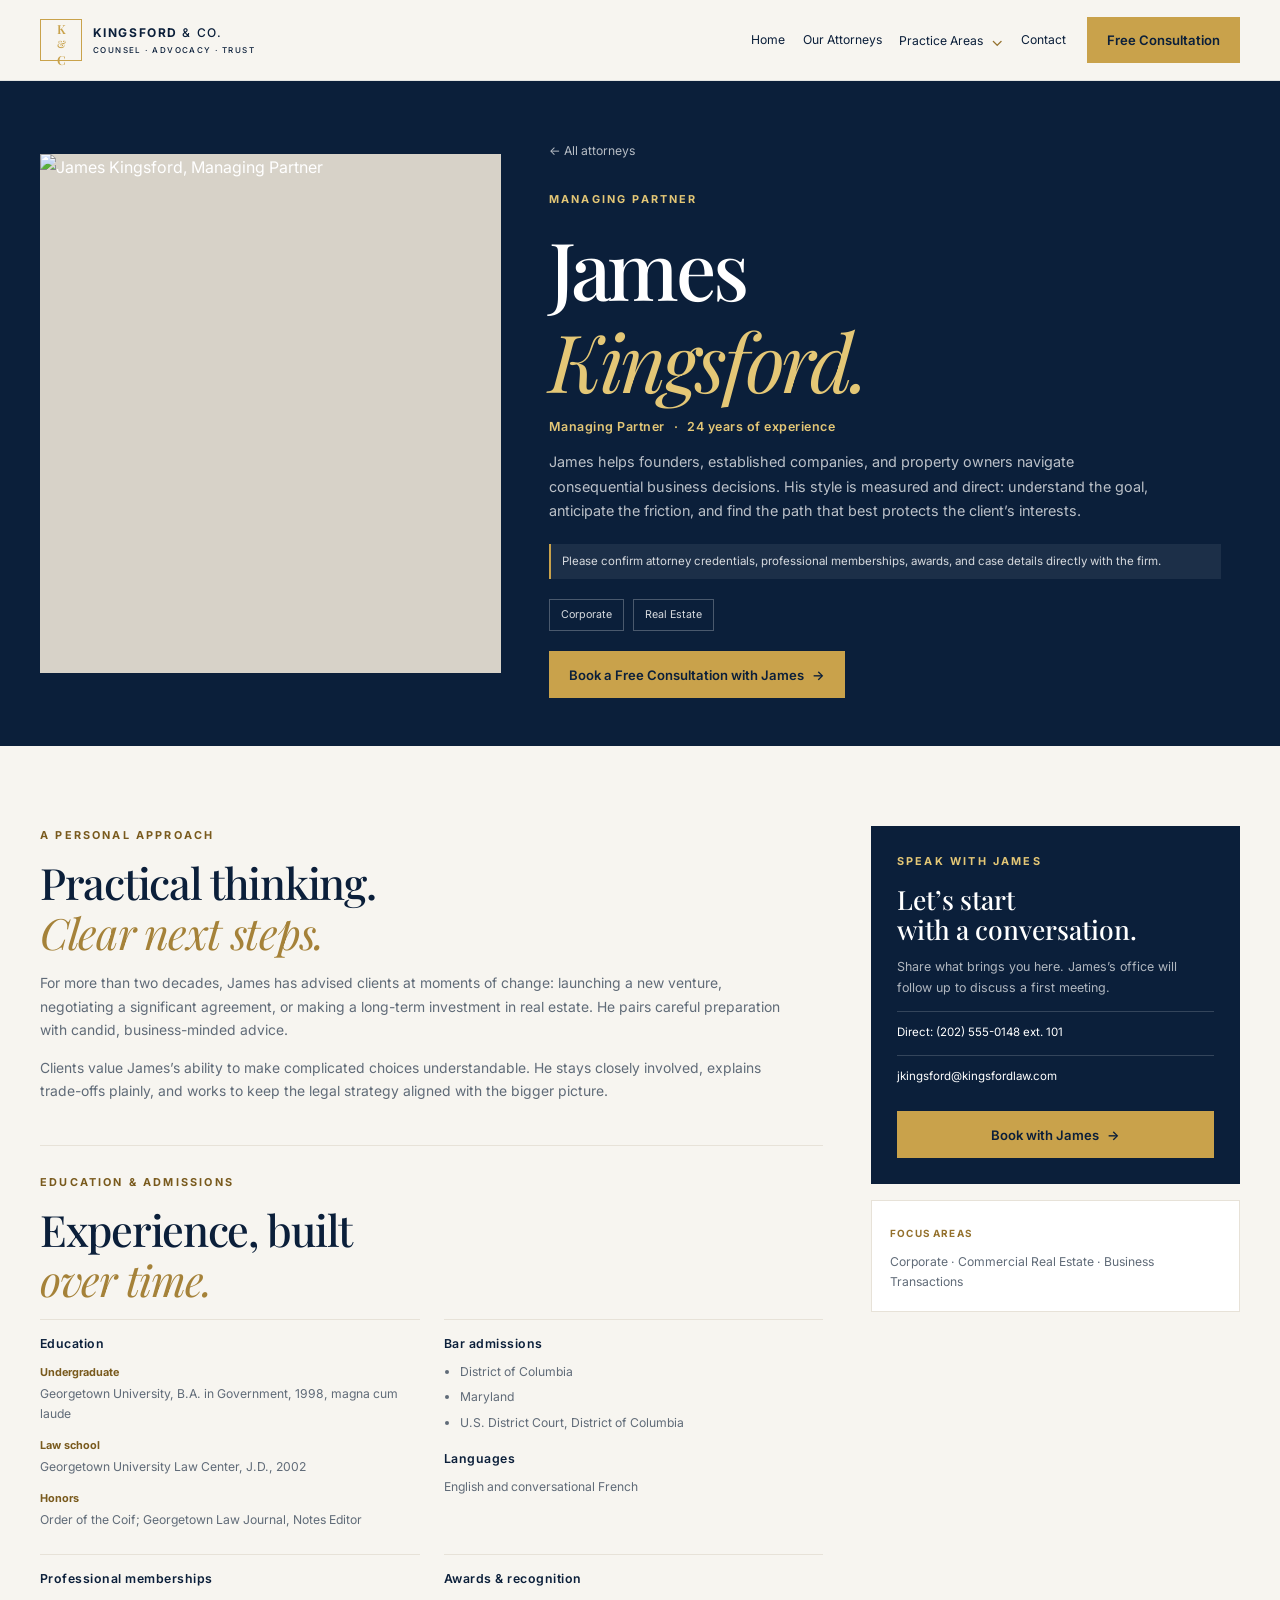
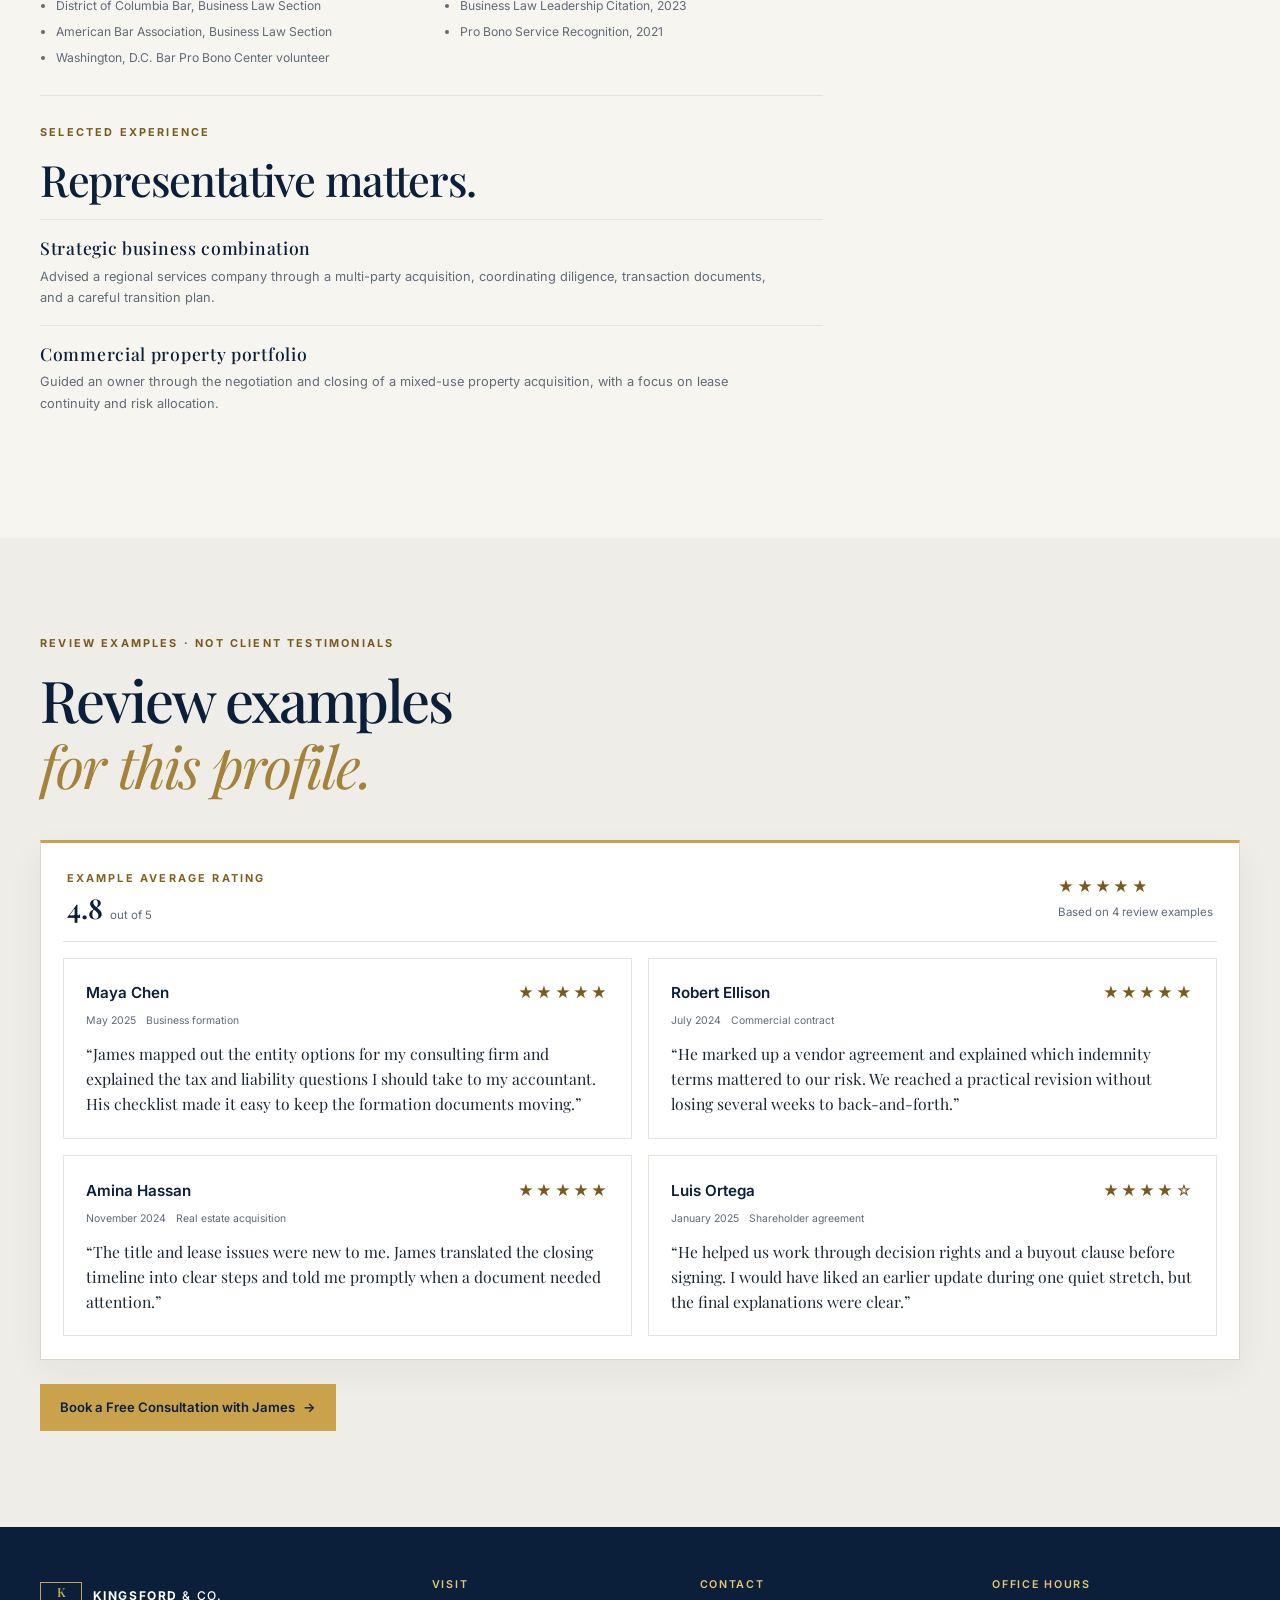
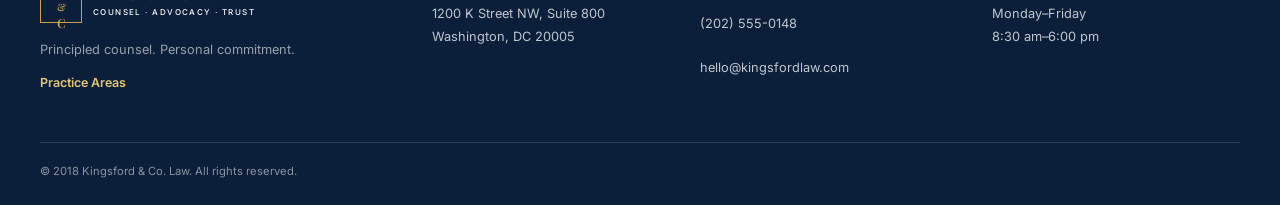
==== commit 97b2cdf4: "Connect consultation forms to Formspree Co-authored-by: Copilot <223556219+Copilot@users.noreply.git" ====
--- a/attorney-1.html
+++ b/attorney-1.html
@@ -19,7 +19,7 @@
   <main id="main">
     <section class="profile-hero"><div class="container profile-hero-grid">
       <div class="profile-portrait"><img src="https://images.unsplash.com/photo-1560250097-0b93528c311a?auto=format&amp;fit=crop&amp;w=1100&amp;q=85" alt="James Kingsford, Managing Partner" fetchpriority="high"></div>
-      <div class="profile-intro"><a class="back-link" href="attorneys.html">← All attorneys</a><p class="eyebrow">MANAGING PARTNER</p><h1>James<br><em>Kingsford.</em></h1><p class="profile-role">Managing Partner <span>·</span> 24 years of experience</p><p class="profile-summary">James helps founders, established companies, and property owners navigate consequential business decisions. His style is measured and direct: understand the goal, anticipate the friction, and find the path that best protects the client’s interests.</p><p class="profile-disclosure">Attorney credentials, career details, matter examples, and reviews on this site are sample content, not verified claims or client testimonials.</p><div class="profile-specialties"><span>Corporate</span><span>Real Estate</span></div><a class="button button-gold" href="contact.html?attorney=James%20Kingsford#consultation-form">Book a Free Consultation with James <span aria-hidden="true">→</span></a></div>
+      <div class="profile-intro"><a class="back-link" href="attorneys.html">← All attorneys</a><p class="eyebrow">MANAGING PARTNER</p><h1>James<br><em>Kingsford.</em></h1><p class="profile-role">Managing Partner <span>·</span> 24 years of experience</p><p class="profile-summary">James helps founders, established companies, and property owners navigate consequential business decisions. His style is measured and direct: understand the goal, anticipate the friction, and find the path that best protects the client’s interests.</p><p class="profile-disclosure">Please confirm attorney credentials, professional memberships, awards, and case details directly with the firm.</p><div class="profile-specialties"><span>Corporate</span><span>Real Estate</span></div><a class="button button-gold" href="contact.html?attorney=James%20Kingsford#consultation-form">Book a Free Consultation with James <span aria-hidden="true">→</span></a></div>
     </div></section>
     <section class="profile-content"><div class="container profile-layout">
       <div class="profile-main">
@@ -34,13 +34,13 @@
       </div>
       <aside class="profile-aside"><div class="contact-card"><p class="eyebrow">SPEAK WITH JAMES</p><h2>Let’s start<br>with a conversation.</h2><p>Share what brings you here. James’s office will follow up to discuss a first meeting.</p><a class="contact-line" href="tel:+12025550148">Direct: (202) 555-0148 ext. 101</a><a class="contact-line" href="mailto:jkingsford@kingsfordlaw.com">jkingsford@kingsfordlaw.com</a><a class="button button-gold" href="contact.html?attorney=James%20Kingsford#consultation-form">Book with James <span aria-hidden="true">→</span></a></div><div class="aside-detail"><span>FOCUS AREAS</span><p>Corporate · Commercial Real Estate · Business Transactions</p></div></aside>
     </div></section>
-    <section class="profile-reviews section-pad" aria-labelledby="james-reviews"><div class="container"><div class="section-heading"><p class="eyebrow">SAMPLE CLIENT REVIEWS</p><h2 id="james-reviews">Review examples<br><em>for this profile.</em></h2></div><div class="profile-review-container" aria-label="Sample client review examples">
-      <div class="profile-review-summary"><div><p class="eyebrow">OVERALL SAMPLE RATING</p><strong class="review-average">4.8 <span>out of 5</span></strong></div><div><span class="rating-stars average-rating" role="img" aria-label="4.8 out of 5 stars">★★★★<span class="average-star-partial" aria-hidden="true">★</span></span><p class="review-count">Based on 4 sample reviews</p></div></div>
+    <section class="profile-reviews section-pad" aria-labelledby="james-reviews"><div class="container"><div class="section-heading"><p class="eyebrow">REVIEW EXAMPLES · NOT CLIENT TESTIMONIALS</p><h2 id="james-reviews">Review examples<br><em>for this profile.</em></h2></div><div class="profile-review-container" aria-label="Review examples; not verified client testimonials">
+      <div class="profile-review-summary"><div><p class="eyebrow">EXAMPLE AVERAGE RATING</p><strong class="review-average">4.8 <span>out of 5</span></strong></div><div><span class="rating-stars average-rating" role="img" aria-label="4.8 out of 5 stars">★★★★<span class="average-star-partial" aria-hidden="true">★</span></span><p class="review-count">Based on 4 review examples</p></div></div>
       <div class="profile-review-grid">
-        <article class="profile-review"><div class="reviewer-heading"><h3>Maya Chen</h3><span class="rating-stars" role="img" aria-label="5 out of 5 stars">★★★★★</span></div><p class="review-meta"><span>Sample reviewer</span><time datetime="2025-05">May 2025</time><span>Business formation</span></p><blockquote>“James mapped out the entity options for my consulting firm and explained the tax and liability questions I should take to my accountant. His checklist made it easy to keep the formation documents moving.”</blockquote></article>
-        <article class="profile-review"><div class="reviewer-heading"><h3>Robert Ellison</h3><span class="rating-stars" role="img" aria-label="5 out of 5 stars">★★★★★</span></div><p class="review-meta"><span>Sample reviewer</span><time datetime="2024-07">July 2024</time><span>Commercial contract</span></p><blockquote>“He marked up a vendor agreement and explained which indemnity terms mattered to our risk. We reached a practical revision without losing several weeks to back-and-forth.”</blockquote></article>
-        <article class="profile-review"><div class="reviewer-heading"><h3>Amina Hassan</h3><span class="rating-stars" role="img" aria-label="5 out of 5 stars">★★★★★</span></div><p class="review-meta"><span>Sample reviewer</span><time datetime="2024-11">November 2024</time><span>Real estate acquisition</span></p><blockquote>“The title and lease issues were new to me. James translated the closing timeline into clear steps and told me promptly when a document needed attention.”</blockquote></article>
-        <article class="profile-review"><div class="reviewer-heading"><h3>Luis Ortega</h3><span class="rating-stars" role="img" aria-label="4 out of 5 stars">★★★★☆</span></div><p class="review-meta"><span>Sample reviewer</span><time datetime="2025-01">January 2025</time><span>Shareholder agreement</span></p><blockquote>“He helped us work through decision rights and a buyout clause before signing. I would have liked an earlier update during one quiet stretch, but the final explanations were clear.”</blockquote></article>
+        <article class="profile-review"><div class="reviewer-heading"><h3>Maya Chen</h3><span class="rating-stars" role="img" aria-label="5 out of 5 stars">★★★★★</span></div><p class="review-meta"><time datetime="2025-05">May 2025</time><span>Business formation</span></p><blockquote>“James mapped out the entity options for my consulting firm and explained the tax and liability questions I should take to my accountant. His checklist made it easy to keep the formation documents moving.”</blockquote></article>
+        <article class="profile-review"><div class="reviewer-heading"><h3>Robert Ellison</h3><span class="rating-stars" role="img" aria-label="5 out of 5 stars">★★★★★</span></div><p class="review-meta"><time datetime="2024-07">July 2024</time><span>Commercial contract</span></p><blockquote>“He marked up a vendor agreement and explained which indemnity terms mattered to our risk. We reached a practical revision without losing several weeks to back-and-forth.”</blockquote></article>
+        <article class="profile-review"><div class="reviewer-heading"><h3>Amina Hassan</h3><span class="rating-stars" role="img" aria-label="5 out of 5 stars">★★★★★</span></div><p class="review-meta"><time datetime="2024-11">November 2024</time><span>Real estate acquisition</span></p><blockquote>“The title and lease issues were new to me. James translated the closing timeline into clear steps and told me promptly when a document needed attention.”</blockquote></article>
+        <article class="profile-review"><div class="reviewer-heading"><h3>Luis Ortega</h3><span class="rating-stars" role="img" aria-label="4 out of 5 stars">★★★★☆</span></div><p class="review-meta"><time datetime="2025-01">January 2025</time><span>Shareholder agreement</span></p><blockquote>“He helped us work through decision rights and a buyout clause before signing. I would have liked an earlier update during one quiet stretch, but the final explanations were clear.”</blockquote></article>
       </div>
     </div><a class="button button-gold profile-bottom-cta" href="contact.html?attorney=James%20Kingsford#consultation-form">Book a Free Consultation with James <span aria-hidden="true">→</span></a></div></section>
   </main>
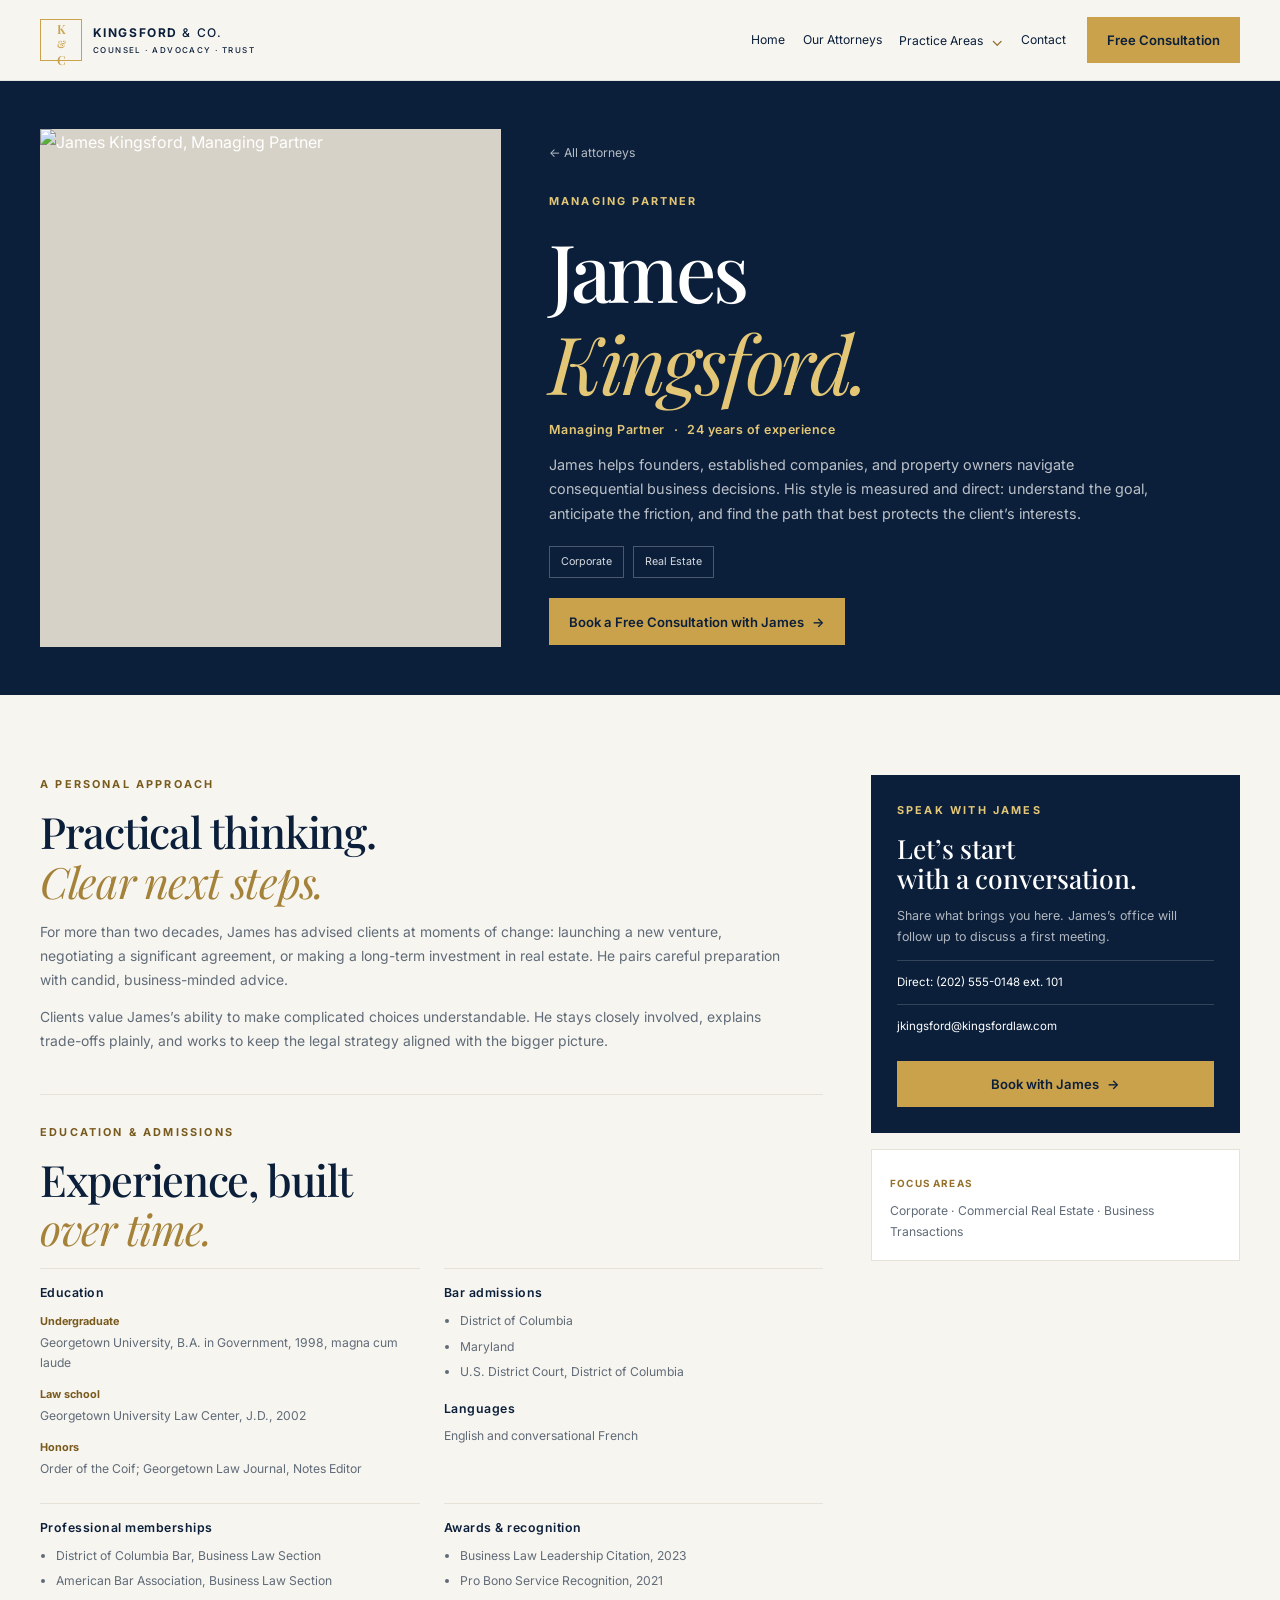
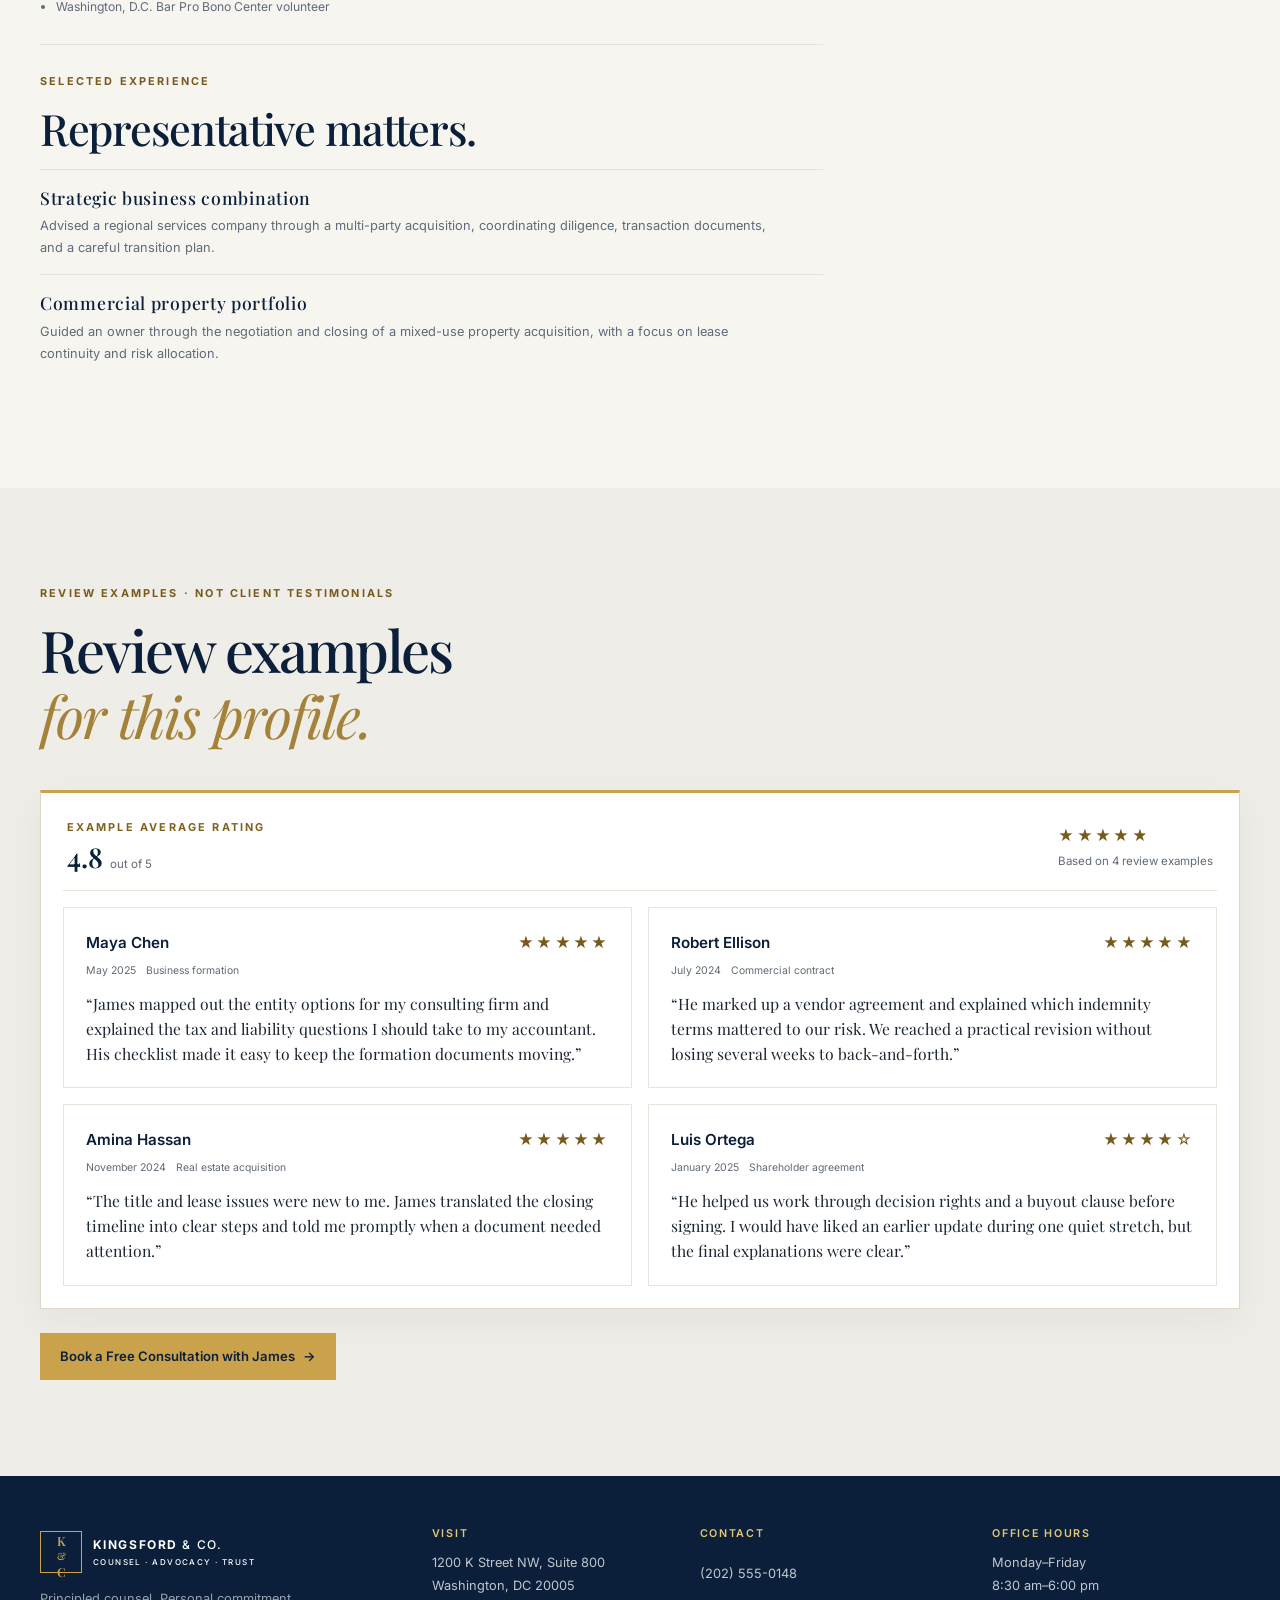
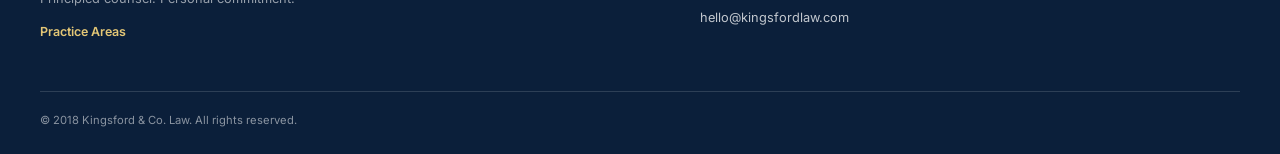
==== commit 58155c9c: "Remove attorney detail notice Co-authored-by: Copilot <223556219+Copilot@users.noreply.github.com>" ====
--- a/attorney-1.html
+++ b/attorney-1.html
@@ -19,7 +19,7 @@
   <main id="main">
     <section class="profile-hero"><div class="container profile-hero-grid">
       <div class="profile-portrait"><img src="https://images.unsplash.com/photo-1560250097-0b93528c311a?auto=format&amp;fit=crop&amp;w=1100&amp;q=85" alt="James Kingsford, Managing Partner" fetchpriority="high"></div>
-      <div class="profile-intro"><a class="back-link" href="attorneys.html">← All attorneys</a><p class="eyebrow">MANAGING PARTNER</p><h1>James<br><em>Kingsford.</em></h1><p class="profile-role">Managing Partner <span>·</span> 24 years of experience</p><p class="profile-summary">James helps founders, established companies, and property owners navigate consequential business decisions. His style is measured and direct: understand the goal, anticipate the friction, and find the path that best protects the client’s interests.</p><p class="profile-disclosure">Please confirm attorney credentials, professional memberships, awards, and case details directly with the firm.</p><div class="profile-specialties"><span>Corporate</span><span>Real Estate</span></div><a class="button button-gold" href="contact.html?attorney=James%20Kingsford#consultation-form">Book a Free Consultation with James <span aria-hidden="true">→</span></a></div>
+      <div class="profile-intro"><a class="back-link" href="attorneys.html">← All attorneys</a><p class="eyebrow">MANAGING PARTNER</p><h1>James<br><em>Kingsford.</em></h1><p class="profile-role">Managing Partner <span>·</span> 24 years of experience</p><p class="profile-summary">James helps founders, established companies, and property owners navigate consequential business decisions. His style is measured and direct: understand the goal, anticipate the friction, and find the path that best protects the client’s interests.</p><div class="profile-specialties"><span>Corporate</span><span>Real Estate</span></div><a class="button button-gold" href="contact.html?attorney=James%20Kingsford#consultation-form">Book a Free Consultation with James <span aria-hidden="true">→</span></a></div>
     </div></section>
     <section class="profile-content"><div class="container profile-layout">
       <div class="profile-main">
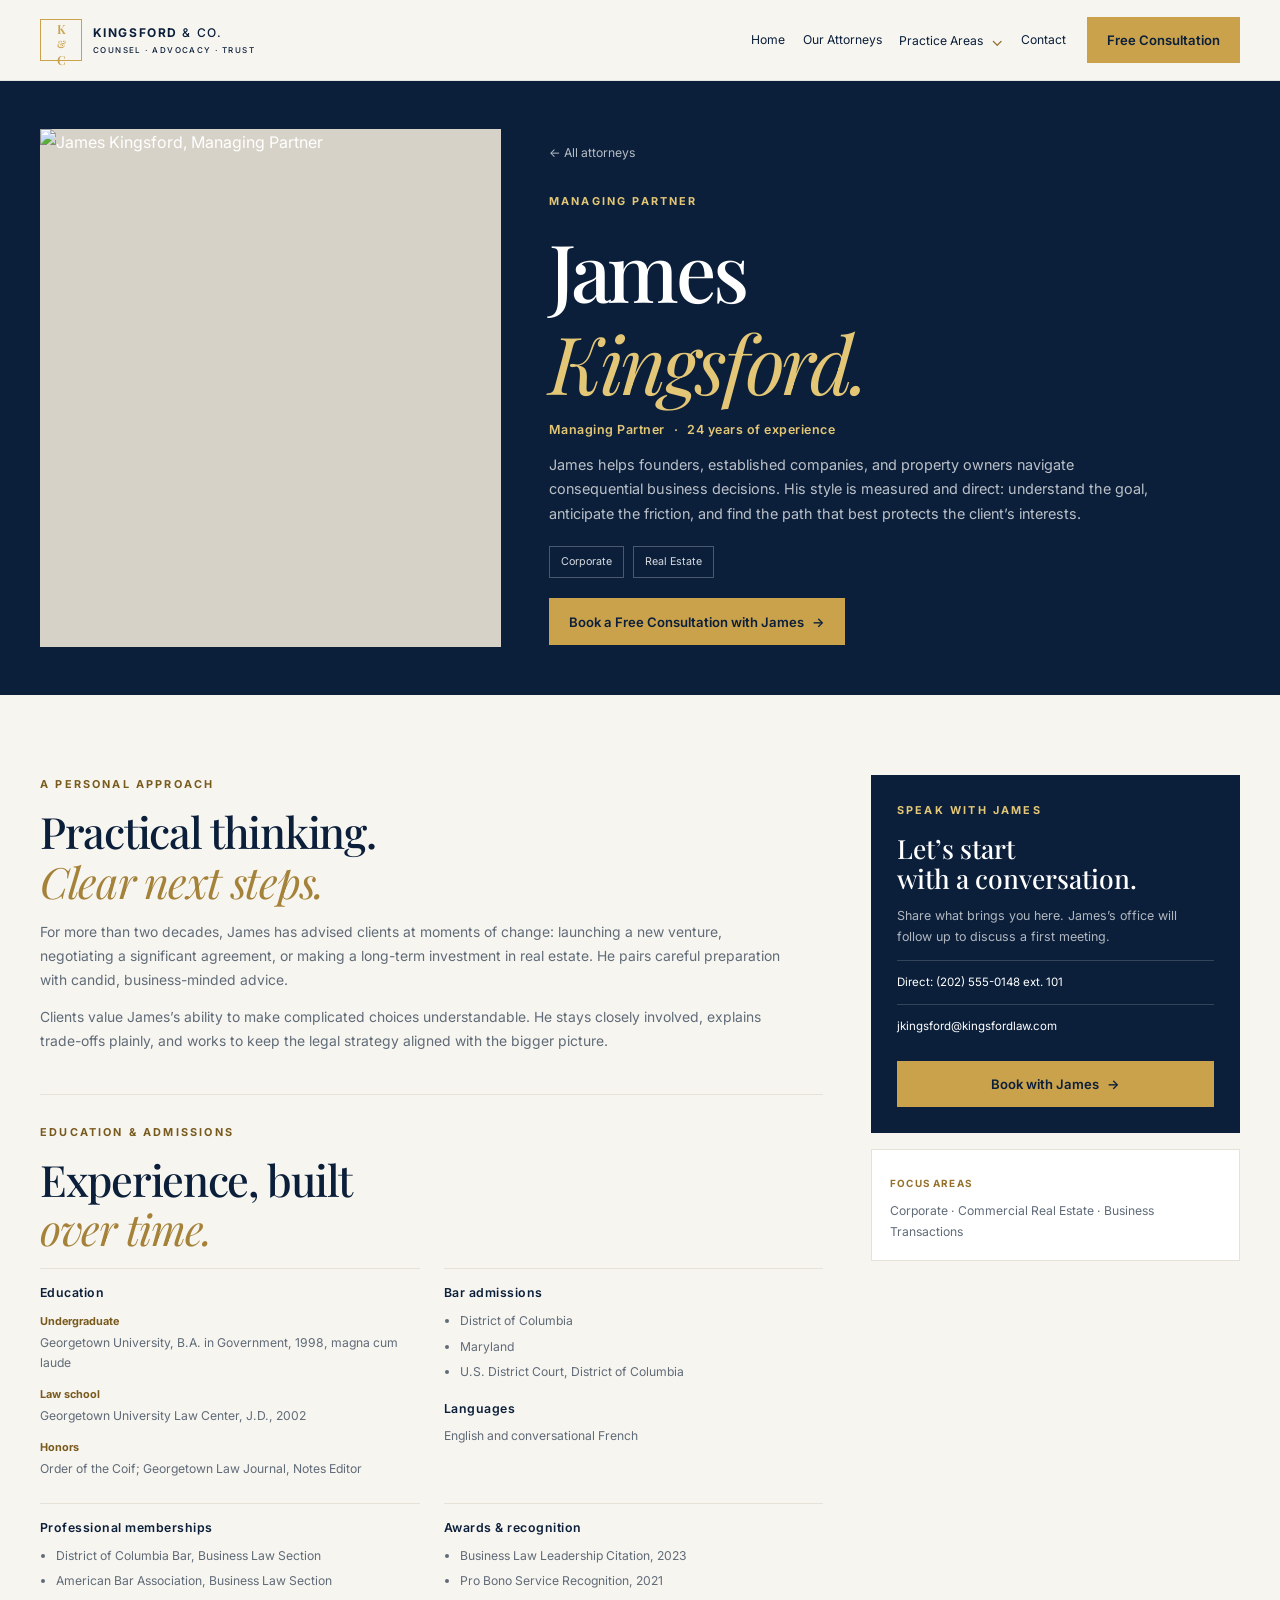
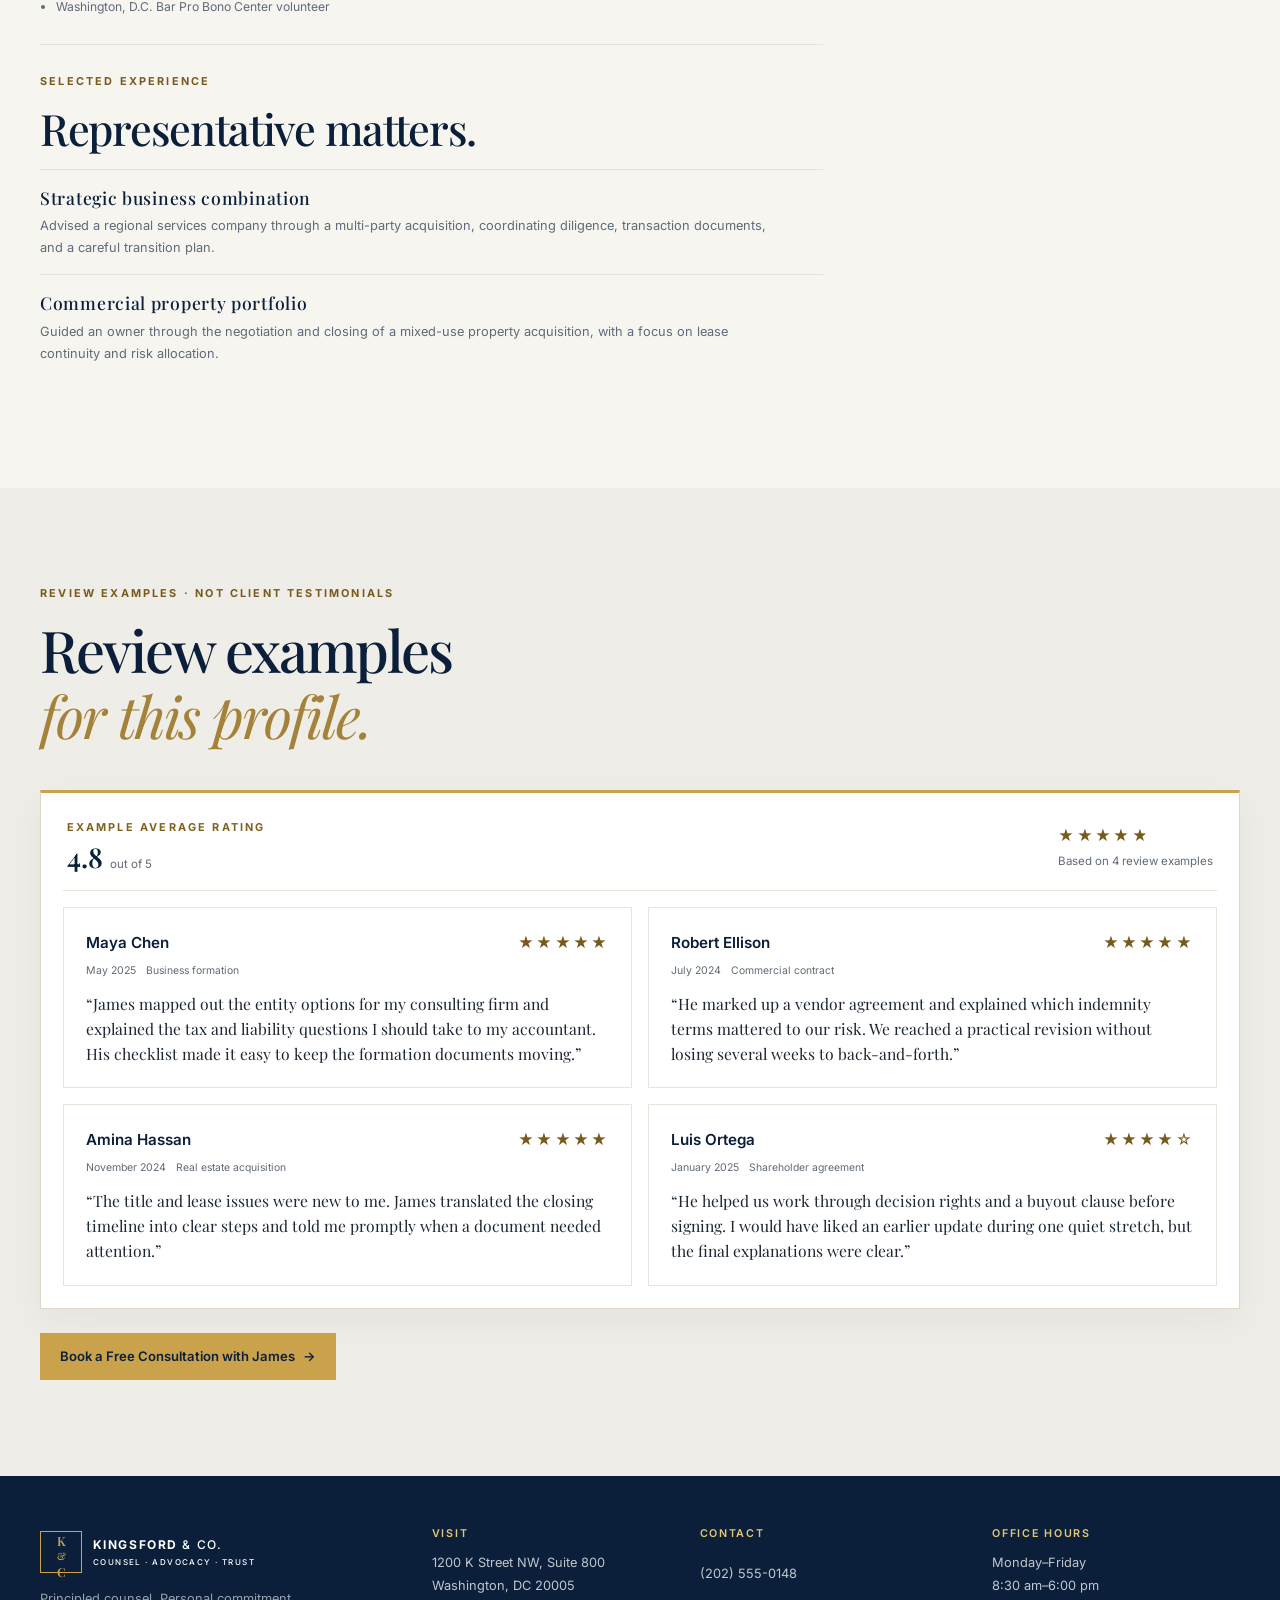
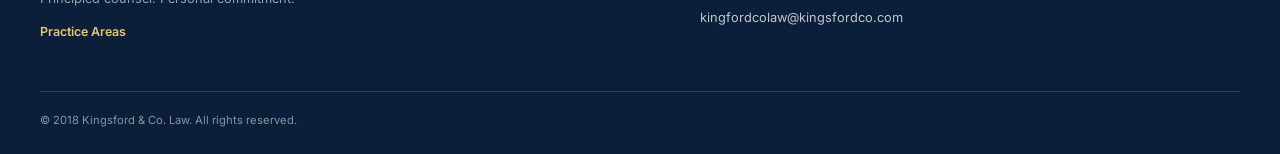
==== commit 9fd8de6f: "Update firm email address Co-authored-by: Copilot <223556219+Copilot@users.noreply.github.com>" ====
--- a/attorney-1.html
+++ b/attorney-1.html
@@ -46,7 +46,7 @@
   </main>
   <footer class="site-footer"><div class="container footer-grid">
     <div class="footer-brand"><a class="brand brand-light" href="index.html"><span class="brand-mark">K<span>&amp;</span>C</span><span class="brand-name">KINGSFORD <span>&amp; CO.</span><small>COUNSEL · ADVOCACY · TRUST</small></span></a><p>Principled counsel. Personal commitment.</p><a class="footer-practice-link" href="practice-areas.html">Practice Areas</a></div>
-    <div><h2>Visit</h2><p>1200 K Street NW, Suite 800<br>Washington, DC 20005</p></div><div><h2>Contact</h2><p><a href="tel:+12025550148">(202) 555-0148</a><br><a href="mailto:hello@kingsfordlaw.com">hello@kingsfordlaw.com</a></p></div><div><h2>Office hours</h2><p>Monday–Friday<br>8:30 am–6:00 pm</p></div>
+    <div><h2>Visit</h2><p>1200 K Street NW, Suite 800<br>Washington, DC 20005</p></div><div><h2>Contact</h2><p><a href="tel:+12025550148">(202) 555-0148</a><br><a href="mailto:kingfordcolaw@kingsfordco.com">kingfordcolaw@kingsfordco.com</a></p></div><div><h2>Office hours</h2><p>Monday–Friday<br>8:30 am–6:00 pm</p></div>
   </div><div class="container footer-bottom"><span>© 2018 Kingsford &amp; Co. Law. All rights reserved.</span></div></footer>
   <a class="back-to-top" href="#main" aria-label="Back to top">↑</a><a class="mobile-call" href="tel:+12025550148" aria-label="Call Kingsford & Co. Law now">Call now <span aria-hidden="true">↗</span></a><script src="js/main.js" defer></script>
 </body>
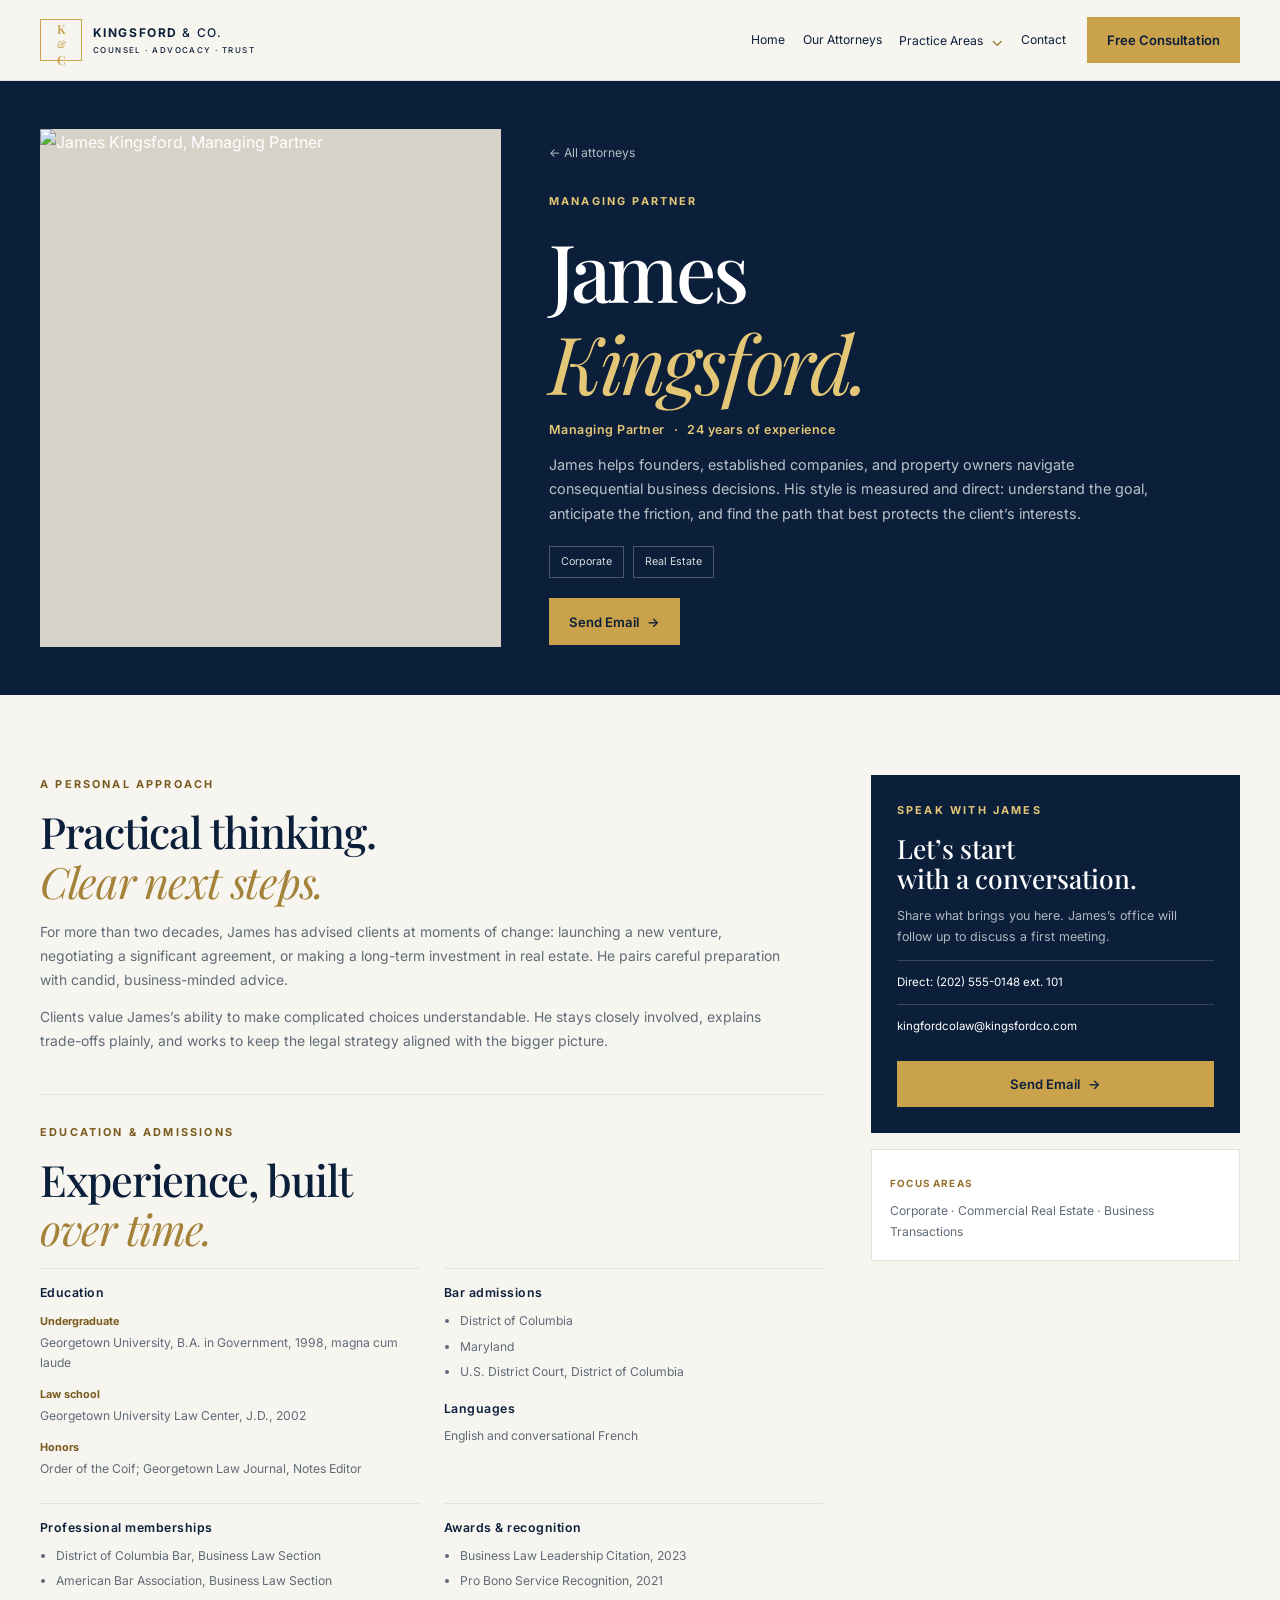
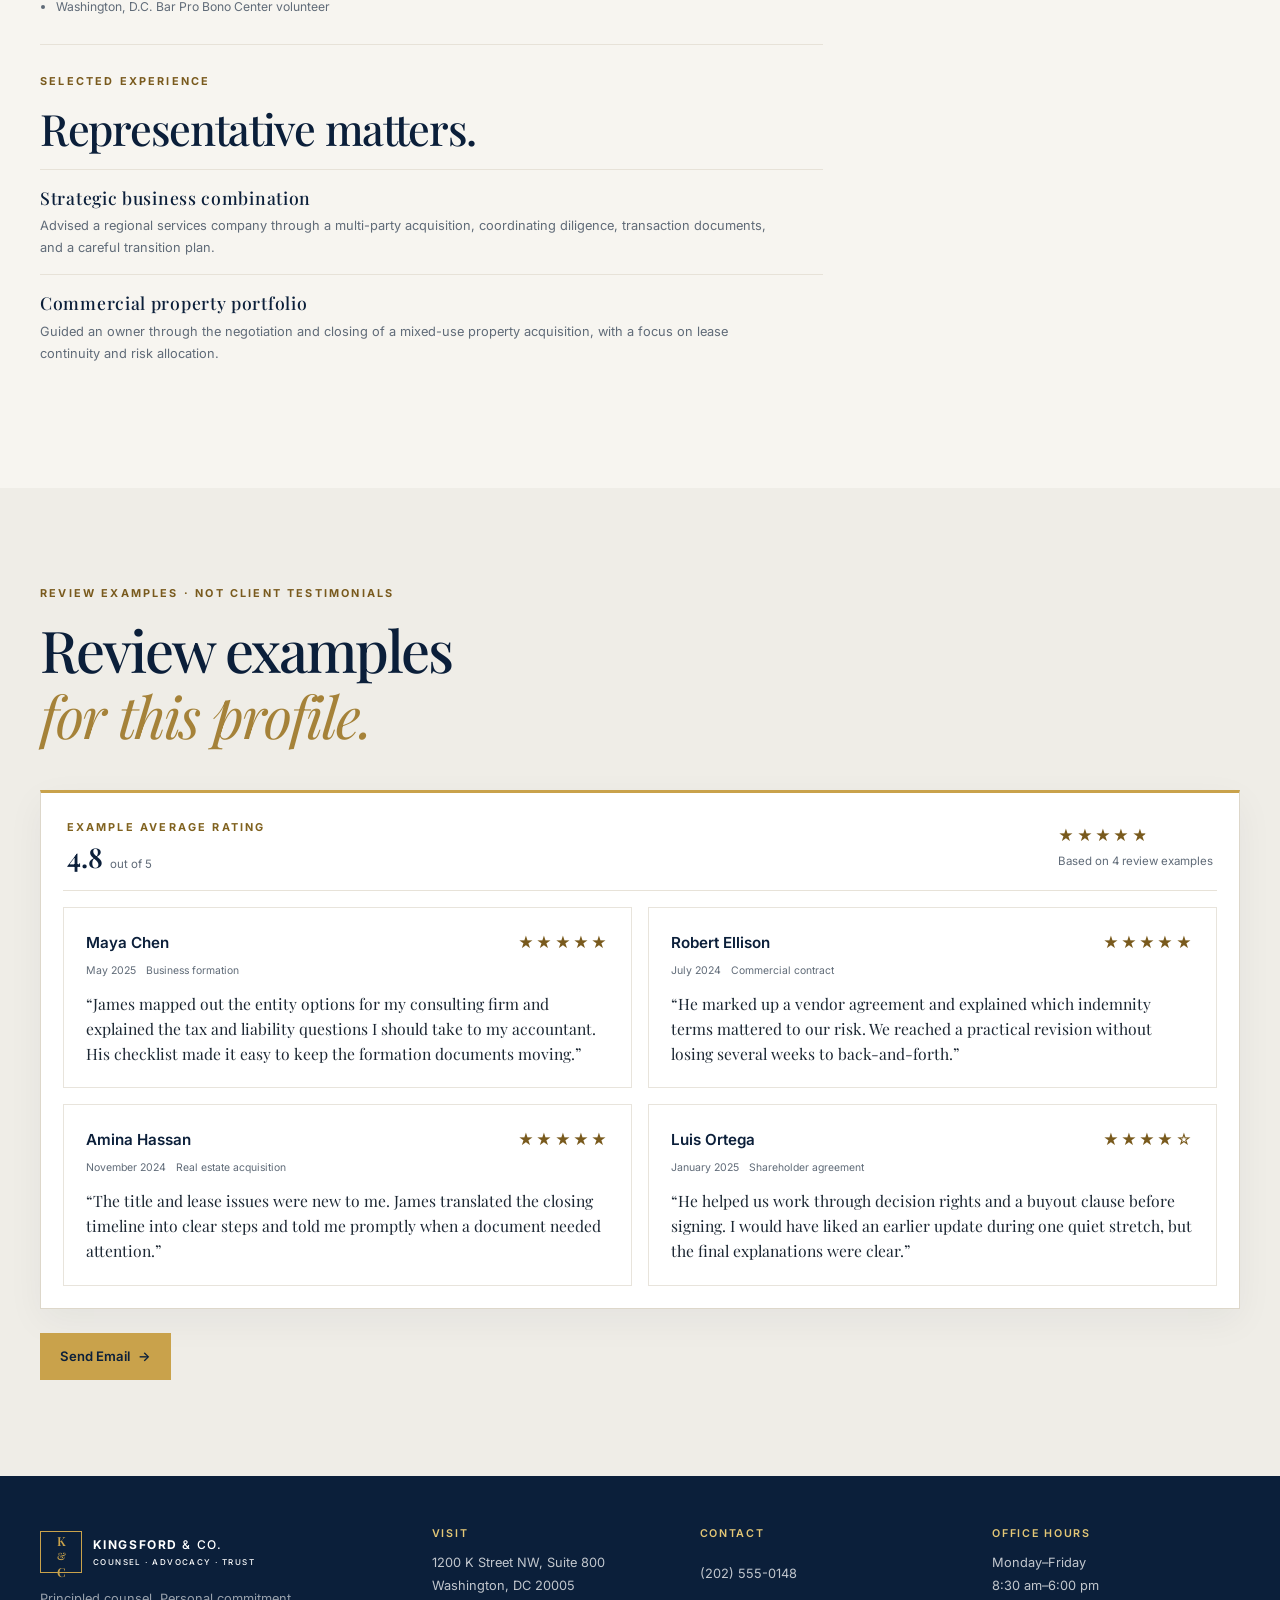
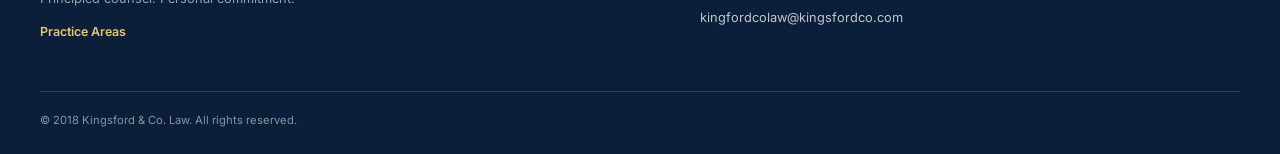
==== commit a8221658: "Use shared inbox for attorney email links Co-authored-by: Copilot <223556219+Copilot@users.noreply.g" ====
--- a/attorney-1.html
+++ b/attorney-1.html
@@ -19,7 +19,7 @@
   <main id="main">
     <section class="profile-hero"><div class="container profile-hero-grid">
       <div class="profile-portrait"><img src="https://images.unsplash.com/photo-1560250097-0b93528c311a?auto=format&amp;fit=crop&amp;w=1100&amp;q=85" alt="James Kingsford, Managing Partner" fetchpriority="high"></div>
-      <div class="profile-intro"><a class="back-link" href="attorneys.html">← All attorneys</a><p class="eyebrow">MANAGING PARTNER</p><h1>James<br><em>Kingsford.</em></h1><p class="profile-role">Managing Partner <span>·</span> 24 years of experience</p><p class="profile-summary">James helps founders, established companies, and property owners navigate consequential business decisions. His style is measured and direct: understand the goal, anticipate the friction, and find the path that best protects the client’s interests.</p><div class="profile-specialties"><span>Corporate</span><span>Real Estate</span></div><a class="button button-gold" href="contact.html?attorney=James%20Kingsford#consultation-form">Book a Free Consultation with James <span aria-hidden="true">→</span></a></div>
+      <div class="profile-intro"><a class="back-link" href="attorneys.html">← All attorneys</a><p class="eyebrow">MANAGING PARTNER</p><h1>James<br><em>Kingsford.</em></h1><p class="profile-role">Managing Partner <span>·</span> 24 years of experience</p><p class="profile-summary">James helps founders, established companies, and property owners navigate consequential business decisions. His style is measured and direct: understand the goal, anticipate the friction, and find the path that best protects the client’s interests.</p><div class="profile-specialties"><span>Corporate</span><span>Real Estate</span></div><a class="button button-gold" href="mailto:kingfordcolaw@kingsfordco.com?subject=Consultation%20request%20-%20James%20Kingsford">Send Email <span aria-hidden="true">→</span></a></div>
     </div></section>
     <section class="profile-content"><div class="container profile-layout">
       <div class="profile-main">
@@ -32,7 +32,7 @@
         </div></section>
         <section class="profile-section"><p class="eyebrow">SELECTED EXPERIENCE</p><h2>Representative matters.</h2><div class="matter-list"><article><h3>Strategic business combination</h3><p>Advised a regional services company through a multi-party acquisition, coordinating diligence, transaction documents, and a careful transition plan.</p></article><article><h3>Commercial property portfolio</h3><p>Guided an owner through the negotiation and closing of a mixed-use property acquisition, with a focus on lease continuity and risk allocation.</p></article></div></section>
       </div>
-      <aside class="profile-aside"><div class="contact-card"><p class="eyebrow">SPEAK WITH JAMES</p><h2>Let’s start<br>with a conversation.</h2><p>Share what brings you here. James’s office will follow up to discuss a first meeting.</p><a class="contact-line" href="tel:+12025550148">Direct: (202) 555-0148 ext. 101</a><a class="contact-line" href="mailto:jkingsford@kingsfordlaw.com">jkingsford@kingsfordlaw.com</a><a class="button button-gold" href="contact.html?attorney=James%20Kingsford#consultation-form">Book with James <span aria-hidden="true">→</span></a></div><div class="aside-detail"><span>FOCUS AREAS</span><p>Corporate · Commercial Real Estate · Business Transactions</p></div></aside>
+      <aside class="profile-aside"><div class="contact-card"><p class="eyebrow">SPEAK WITH JAMES</p><h2>Let’s start<br>with a conversation.</h2><p>Share what brings you here. James’s office will follow up to discuss a first meeting.</p><a class="contact-line" href="tel:+12025550148">Direct: (202) 555-0148 ext. 101</a><a class="contact-line" href="mailto:kingfordcolaw@kingsfordco.com">kingfordcolaw@kingsfordco.com</a><a class="button button-gold" href="mailto:kingfordcolaw@kingsfordco.com?subject=Consultation%20request%20-%20James%20Kingsford">Send Email <span aria-hidden="true">→</span></a></div><div class="aside-detail"><span>FOCUS AREAS</span><p>Corporate · Commercial Real Estate · Business Transactions</p></div></aside>
     </div></section>
     <section class="profile-reviews section-pad" aria-labelledby="james-reviews"><div class="container"><div class="section-heading"><p class="eyebrow">REVIEW EXAMPLES · NOT CLIENT TESTIMONIALS</p><h2 id="james-reviews">Review examples<br><em>for this profile.</em></h2></div><div class="profile-review-container" aria-label="Review examples; not verified client testimonials">
       <div class="profile-review-summary"><div><p class="eyebrow">EXAMPLE AVERAGE RATING</p><strong class="review-average">4.8 <span>out of 5</span></strong></div><div><span class="rating-stars average-rating" role="img" aria-label="4.8 out of 5 stars">★★★★<span class="average-star-partial" aria-hidden="true">★</span></span><p class="review-count">Based on 4 review examples</p></div></div>
@@ -42,7 +42,7 @@
         <article class="profile-review"><div class="reviewer-heading"><h3>Amina Hassan</h3><span class="rating-stars" role="img" aria-label="5 out of 5 stars">★★★★★</span></div><p class="review-meta"><time datetime="2024-11">November 2024</time><span>Real estate acquisition</span></p><blockquote>“The title and lease issues were new to me. James translated the closing timeline into clear steps and told me promptly when a document needed attention.”</blockquote></article>
         <article class="profile-review"><div class="reviewer-heading"><h3>Luis Ortega</h3><span class="rating-stars" role="img" aria-label="4 out of 5 stars">★★★★☆</span></div><p class="review-meta"><time datetime="2025-01">January 2025</time><span>Shareholder agreement</span></p><blockquote>“He helped us work through decision rights and a buyout clause before signing. I would have liked an earlier update during one quiet stretch, but the final explanations were clear.”</blockquote></article>
       </div>
-    </div><a class="button button-gold profile-bottom-cta" href="contact.html?attorney=James%20Kingsford#consultation-form">Book a Free Consultation with James <span aria-hidden="true">→</span></a></div></section>
+    </div><a class="button button-gold profile-bottom-cta" href="mailto:kingfordcolaw@kingsfordco.com?subject=Consultation%20request%20-%20James%20Kingsford">Send Email <span aria-hidden="true">→</span></a></div></section>
   </main>
   <footer class="site-footer"><div class="container footer-grid">
     <div class="footer-brand"><a class="brand brand-light" href="index.html"><span class="brand-mark">K<span>&amp;</span>C</span><span class="brand-name">KINGSFORD <span>&amp; CO.</span><small>COUNSEL · ADVOCACY · TRUST</small></span></a><p>Principled counsel. Personal commitment.</p><a class="footer-practice-link" href="practice-areas.html">Practice Areas</a></div>
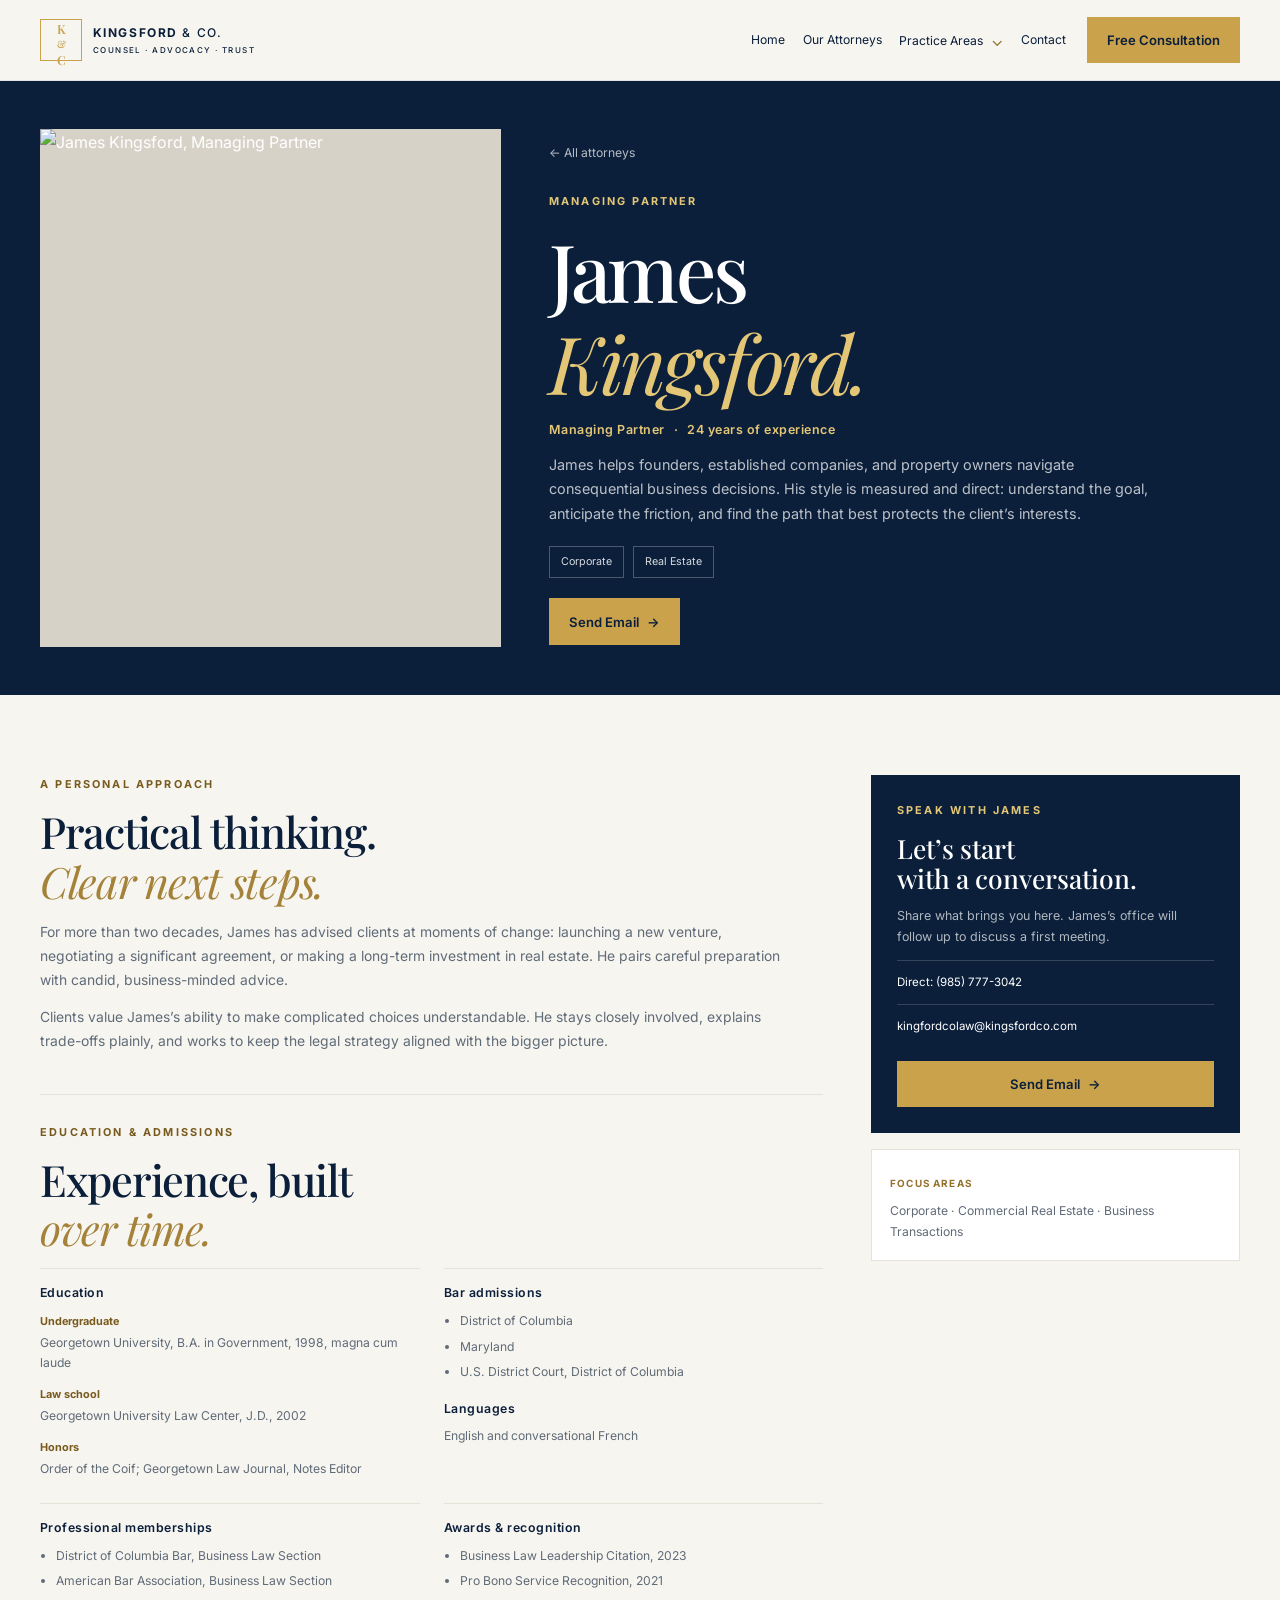
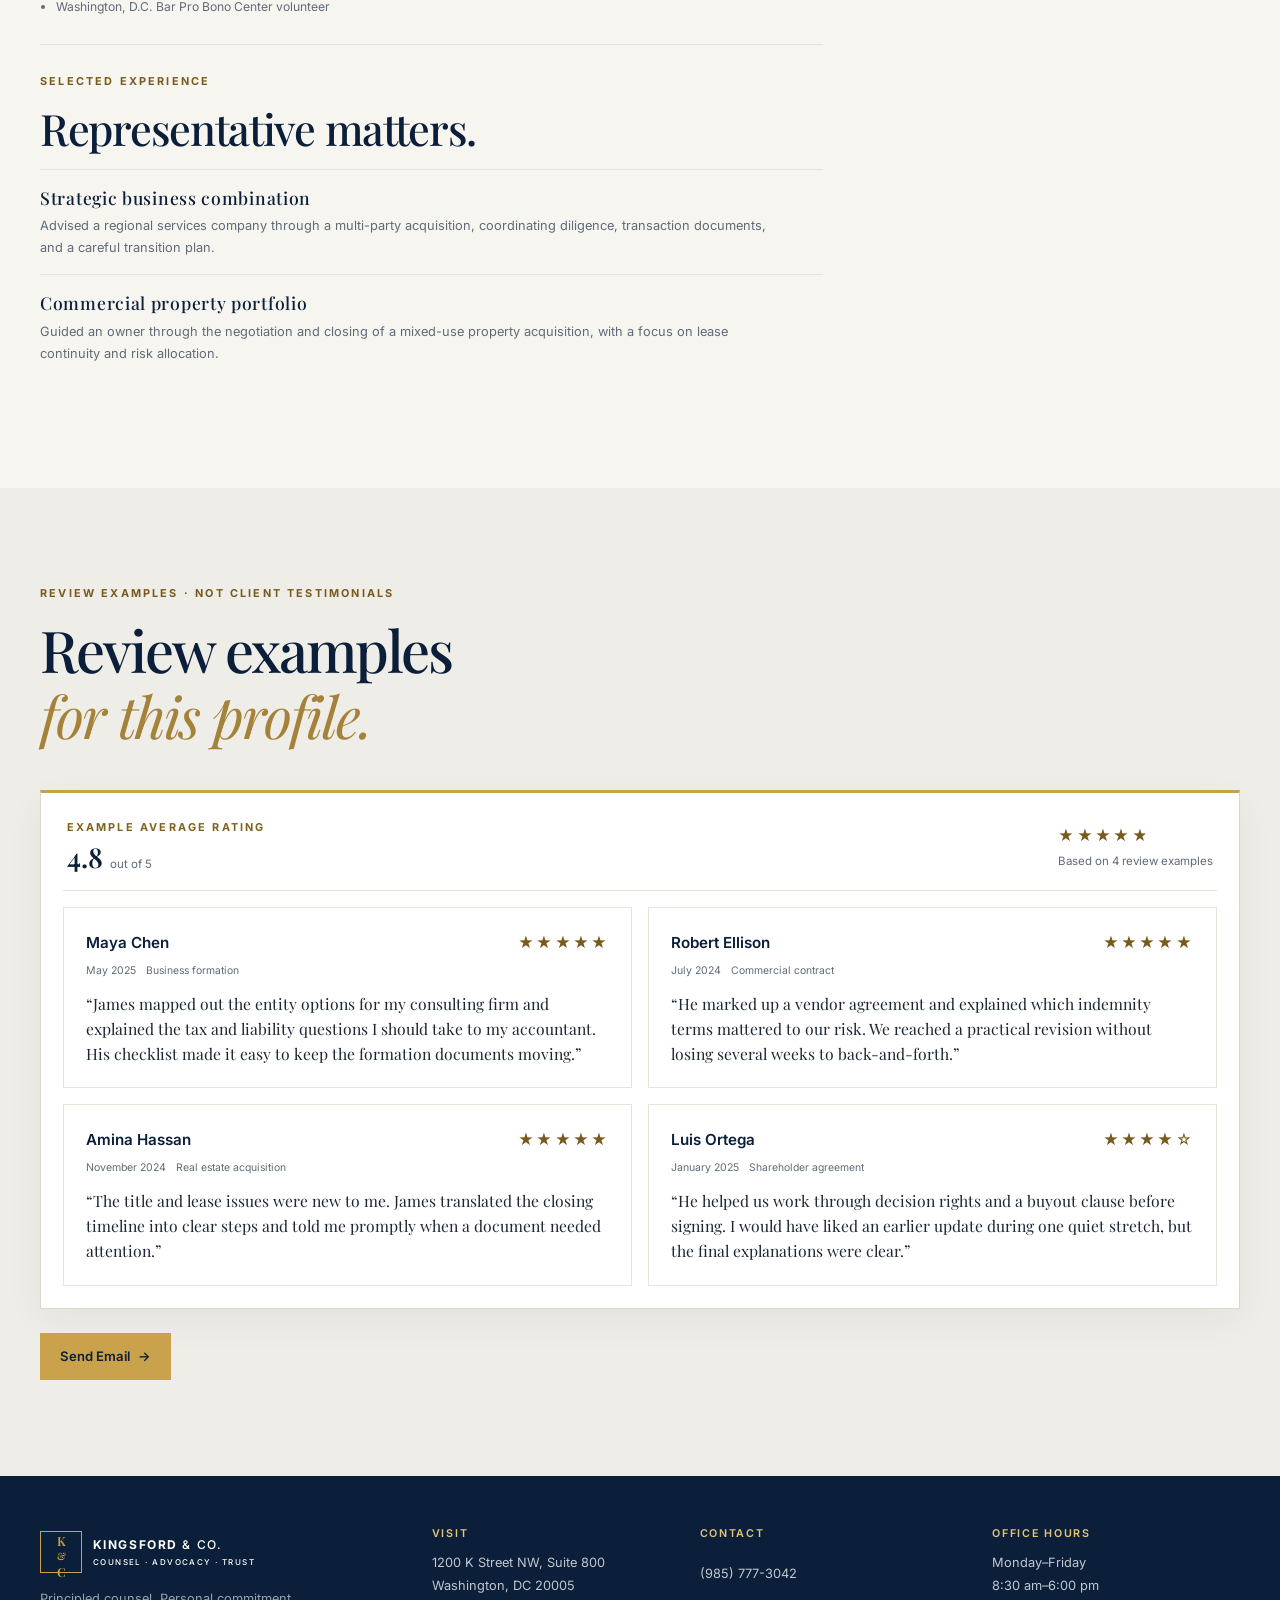
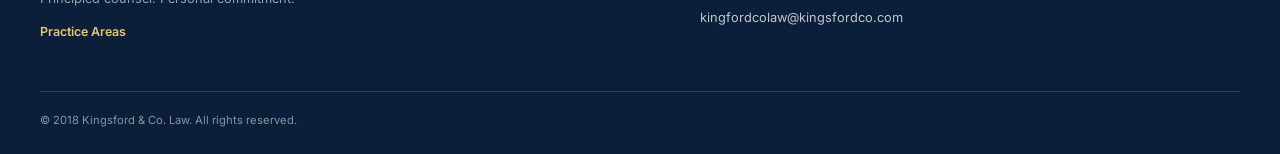
==== commit 6650173b: "Update firm phone number across site Co-authored-by: Copilot <223556219+Copilot@users.noreply.github" ====
--- a/attorney-1.html
+++ b/attorney-1.html
@@ -32,7 +32,7 @@
         </div></section>
         <section class="profile-section"><p class="eyebrow">SELECTED EXPERIENCE</p><h2>Representative matters.</h2><div class="matter-list"><article><h3>Strategic business combination</h3><p>Advised a regional services company through a multi-party acquisition, coordinating diligence, transaction documents, and a careful transition plan.</p></article><article><h3>Commercial property portfolio</h3><p>Guided an owner through the negotiation and closing of a mixed-use property acquisition, with a focus on lease continuity and risk allocation.</p></article></div></section>
       </div>
-      <aside class="profile-aside"><div class="contact-card"><p class="eyebrow">SPEAK WITH JAMES</p><h2>Let’s start<br>with a conversation.</h2><p>Share what brings you here. James’s office will follow up to discuss a first meeting.</p><a class="contact-line" href="tel:+12025550148">Direct: (202) 555-0148 ext. 101</a><a class="contact-line" href="mailto:kingfordcolaw@kingsfordco.com">kingfordcolaw@kingsfordco.com</a><a class="button button-gold" href="mailto:kingfordcolaw@kingsfordco.com?subject=Consultation%20request%20-%20James%20Kingsford">Send Email <span aria-hidden="true">→</span></a></div><div class="aside-detail"><span>FOCUS AREAS</span><p>Corporate · Commercial Real Estate · Business Transactions</p></div></aside>
+      <aside class="profile-aside"><div class="contact-card"><p class="eyebrow">SPEAK WITH JAMES</p><h2>Let’s start<br>with a conversation.</h2><p>Share what brings you here. James’s office will follow up to discuss a first meeting.</p><a class="contact-line" href="tel:+19857773042">Direct: (985) 777-3042</a><a class="contact-line" href="mailto:kingfordcolaw@kingsfordco.com">kingfordcolaw@kingsfordco.com</a><a class="button button-gold" href="mailto:kingfordcolaw@kingsfordco.com?subject=Consultation%20request%20-%20James%20Kingsford">Send Email <span aria-hidden="true">→</span></a></div><div class="aside-detail"><span>FOCUS AREAS</span><p>Corporate · Commercial Real Estate · Business Transactions</p></div></aside>
     </div></section>
     <section class="profile-reviews section-pad" aria-labelledby="james-reviews"><div class="container"><div class="section-heading"><p class="eyebrow">REVIEW EXAMPLES · NOT CLIENT TESTIMONIALS</p><h2 id="james-reviews">Review examples<br><em>for this profile.</em></h2></div><div class="profile-review-container" aria-label="Review examples; not verified client testimonials">
       <div class="profile-review-summary"><div><p class="eyebrow">EXAMPLE AVERAGE RATING</p><strong class="review-average">4.8 <span>out of 5</span></strong></div><div><span class="rating-stars average-rating" role="img" aria-label="4.8 out of 5 stars">★★★★<span class="average-star-partial" aria-hidden="true">★</span></span><p class="review-count">Based on 4 review examples</p></div></div>
@@ -46,8 +46,8 @@
   </main>
   <footer class="site-footer"><div class="container footer-grid">
     <div class="footer-brand"><a class="brand brand-light" href="index.html"><span class="brand-mark">K<span>&amp;</span>C</span><span class="brand-name">KINGSFORD <span>&amp; CO.</span><small>COUNSEL · ADVOCACY · TRUST</small></span></a><p>Principled counsel. Personal commitment.</p><a class="footer-practice-link" href="practice-areas.html">Practice Areas</a></div>
-    <div><h2>Visit</h2><p>1200 K Street NW, Suite 800<br>Washington, DC 20005</p></div><div><h2>Contact</h2><p><a href="tel:+12025550148">(202) 555-0148</a><br><a href="mailto:kingfordcolaw@kingsfordco.com">kingfordcolaw@kingsfordco.com</a></p></div><div><h2>Office hours</h2><p>Monday–Friday<br>8:30 am–6:00 pm</p></div>
+    <div><h2>Visit</h2><p>1200 K Street NW, Suite 800<br>Washington, DC 20005</p></div><div><h2>Contact</h2><p><a href="tel:+19857773042">(985) 777-3042</a><br><a href="mailto:kingfordcolaw@kingsfordco.com">kingfordcolaw@kingsfordco.com</a></p></div><div><h2>Office hours</h2><p>Monday–Friday<br>8:30 am–6:00 pm</p></div>
   </div><div class="container footer-bottom"><span>© 2018 Kingsford &amp; Co. Law. All rights reserved.</span></div></footer>
-  <a class="back-to-top" href="#main" aria-label="Back to top">↑</a><a class="mobile-call" href="tel:+12025550148" aria-label="Call Kingsford & Co. Law now">Call now <span aria-hidden="true">↗</span></a><script src="js/main.js" defer></script>
+  <a class="back-to-top" href="#main" aria-label="Back to top">↑</a><a class="mobile-call" href="tel:+19857773042" aria-label="Call Kingsford & Co. Law now">Call now <span aria-hidden="true">↗</span></a><script src="js/main.js" defer></script>
 </body>
 </html>
